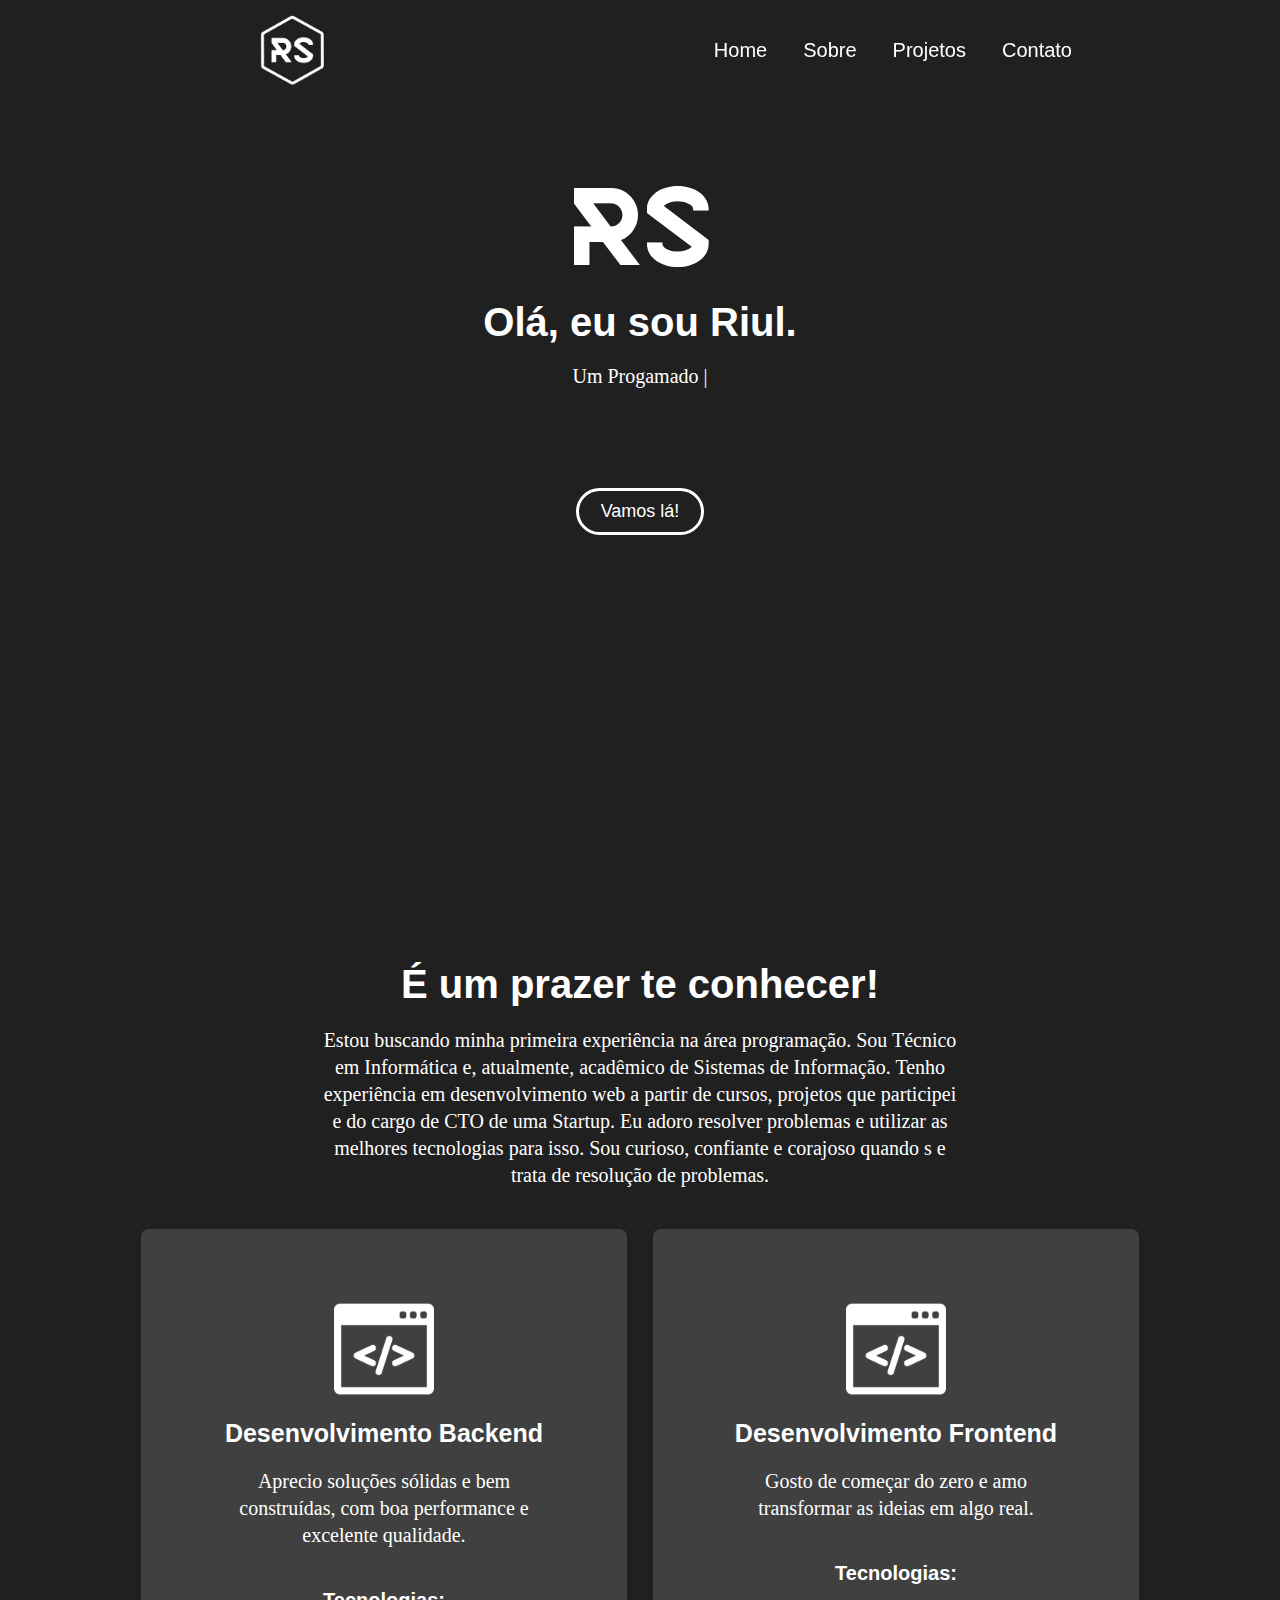
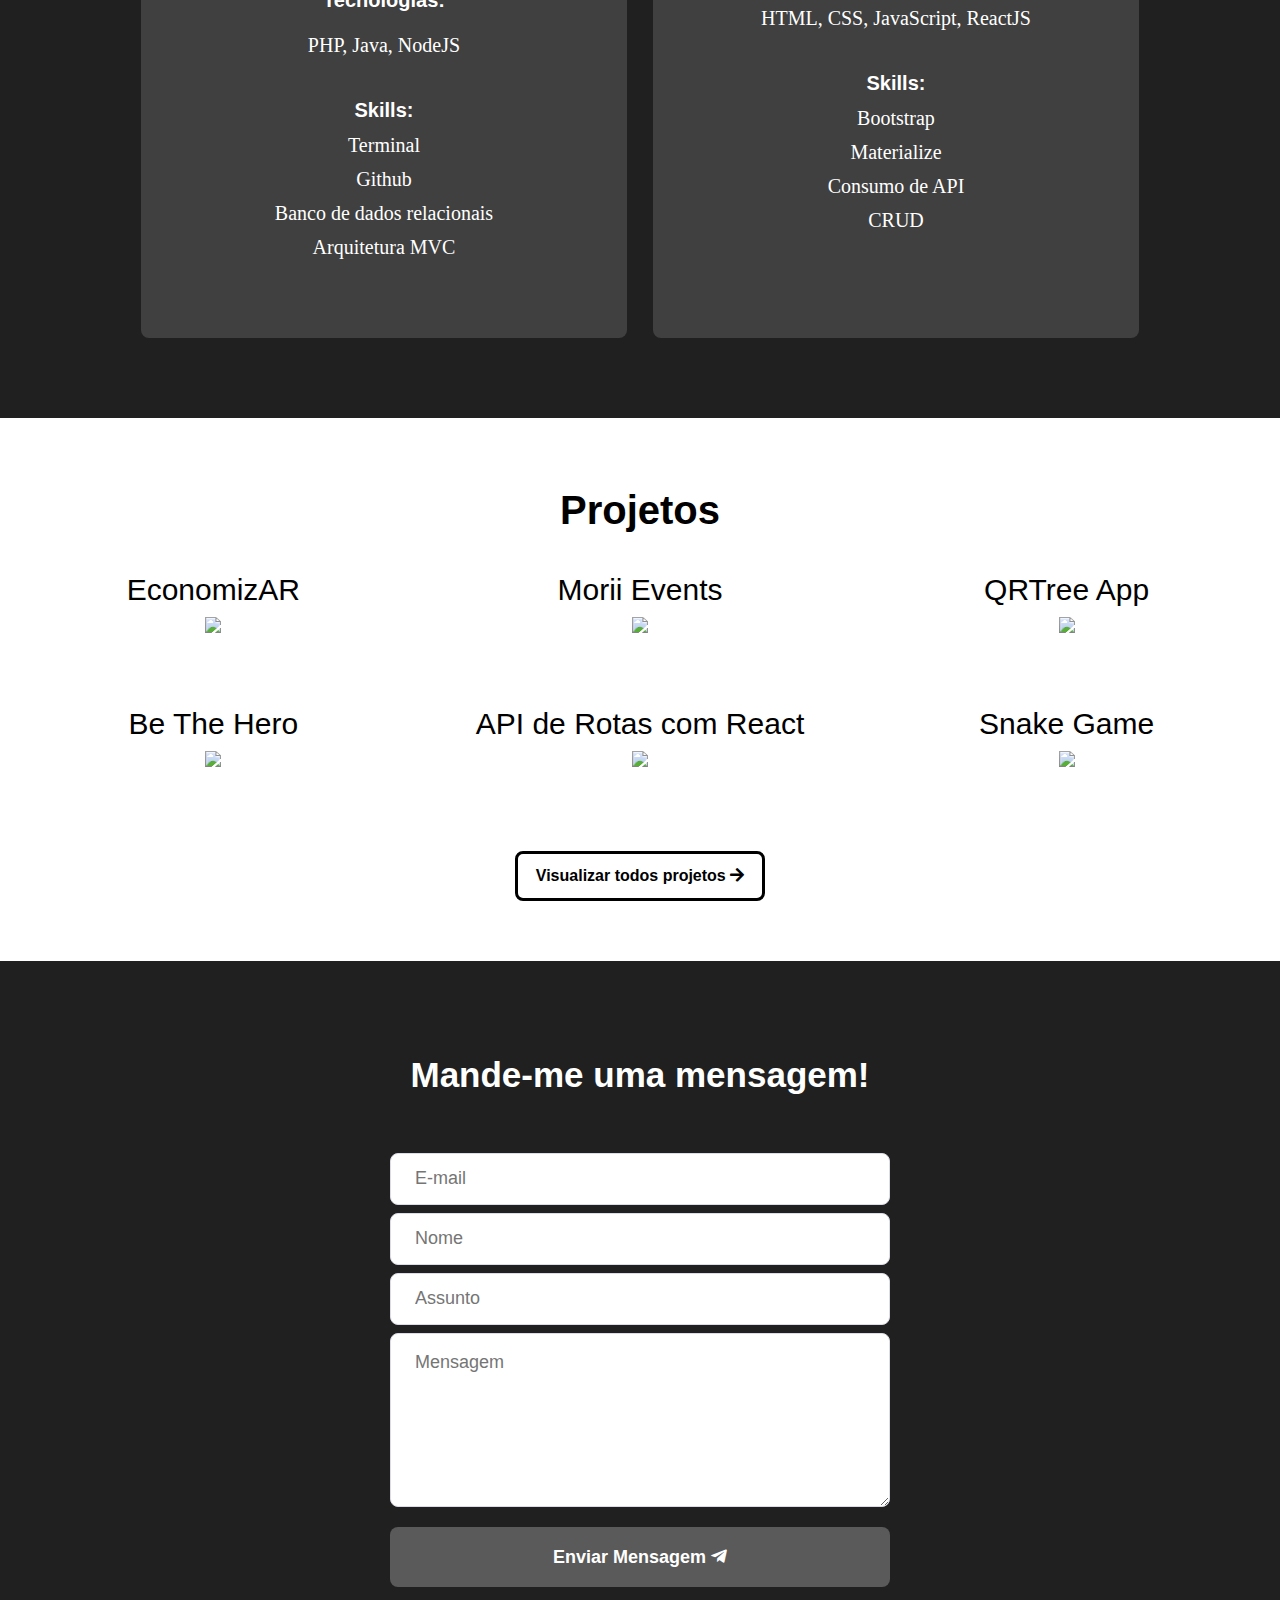
==== index.html @ 750885f1 "metatag" ====
<!DOCTYPE html>
<html>

<head>
        <!-- Import do favicon-->
        <link rel="apple-touch-icon" sizes="57x57" href="favicon/apple-icon-57x57.png">
        <link rel="apple-touch-icon" sizes="60x60" href="favicon/apple-icon-60x60.png">
        <link rel="apple-touch-icon" sizes="72x72" href="favicon/apple-icon-72x72.png">
        <link rel="apple-touch-icon" sizes="76x76" href="favicon/apple-icon-76x76.png">
        <link rel="apple-touch-icon" sizes="114x114" href="favicon/apple-icon-114x114.png">
        <link rel="apple-touch-icon" sizes="120x120" href="favicon/apple-icon-120x120.png">
        <link rel="apple-touch-icon" sizes="144x144" href="favicon/apple-icon-144x144.png">
        <link rel="apple-touch-icon" sizes="152x152" href="favicon/apple-icon-152x152.png">
        <link rel="apple-touch-icon" sizes="180x180" href="favicon/apple-icon-180x180.png">
        <link rel="icon" type="image/png" sizes="192x192"  href="favicon/android-icon-192x192.png">
        <link rel="icon" type="image/png" sizes="32x32" href="favicon/favicon-32x32.png">
        <link rel="icon" type="image/png" sizes="96x96" href="favicon/favicon-96x96.png">
        <link rel="icon" type="image/png" sizes="16x16" href="favicon/favicon-16x16.png">
        <meta name="msapplication-TileColor" content="#ffffff">
        <meta name="msapplication-TileImage" content="favicon/ms-icon-144x144.png">
        <meta name="theme-color" content="#ffffff">

        <title>Riul Sudário de Souza | Desenvolvedor Web Jr.</title>
        <meta name="description" content="Desenvolvedor Web Júnior front-end e back-end apaixonado por tecnologia. ">
        <meta name="keywords" content="web, desenvolvedor, desenvolvimento, desenvolvimento web, php, html, css, react, react native, tecnologia, tech, arduino, raspberry">
        <meta name="robots" content="">
        <meta name="revisit-after" content="1 day">
        <meta name="language" content="Portuguese">
        <meta name="generator" content="N/A">
        <meta http-equiv="Content-Type" content="text/html; charset=utf-8">

        <link href="/fontawesome-free-5.13.0-web/css/fontawesome.css" rel="stylesheet">
        <link href="/fontawesome-free-5.13.0-web/css/brands.css" rel="stylesheet">
        <link href="/fontawesome-free-5.13.0-web/css/solid.css" rel="stylesheet">

        <link rel="stylesheet" href="css/style.css" type="text/css">
        <script src="js/script.js"></script>

</head>

<body>
    
        <div class="navbar">
            <div class="topbar">
                <a onclick="go('#home')" class="brand">
                    <img src="img/Logo_transparent.png" class="logo"/>
                </a>
                <nav role="navigation">
                        <a onclick="go('#home')" class="nav-link">Home</a>
                        <a onclick="go('#skills-description')" class="nav-link">Sobre</a>
                        <a onclick="go('#projects-container')" class="nav-link">Projetos</a>
                        <a onclick="go('#contact-container')" class="nav-link">Contato</a>
                </nav>
            </div>
        </div>

        <div class="content">
            <div class="introduction-container" id="home">
               
                <p class="rs">RS</p>
            
                <p class="title">Olá, eu sou Riul.</p>
                <p class="brief-description">Um Progamador Web Jr. apaixonado por desenvolvimento Web e Mobile que ama o que faz.</p>
                
                <button onclick="go('#skills-description')">Vamos lá!</button>
            </div>
            
                <div class="skills-container" id="skills-description">
                    <p class="title-skills">É um prazer te conhecer!</p>
                
                    <div class="skills-description-text">
                        <p>
                            Estou buscando minha primeira experiência na área programação.
                            Sou Técnico em Informática e, atualmente, acadêmico de Sistemas de Informação. 
                            Tenho experiência em desenvolvimento web a partir de cursos, projetos que participei e do cargo de CTO de uma Startup.
                            Eu adoro resolver problemas e utilizar as melhores tecnologias para isso. Sou curioso, confiante e corajoso quando s
                            e trata de resolução de problemas.
                        </p>
                    </div>
                    
                        <div class="card-body">
                            
                            <div>
                                <img src="img/code.png" alt="code">

                                <h1 class="titulo-card">Desenvolvimento Backend</h1>
                                    <p class="skills-description-paragraph">
                                        Aprecio soluções sólidas e bem construídas, com boa performance e excelente qualidade.
                                    </p>
                                    <p class="skills-description-topics">
                                        Tecnologias:
                                    </p>
                                    <p class="skills-description-paragraph">
                                        PHP, Java, NodeJS
                                    </p>
                                    <p class="skills-description-topics">
                                        Skills:
                                    </p>
                                    <p class="habilities">
                                        Terminal
                                    </p>
                                    <p class="habilities">
                                        Github
                                    </p>
                                    <p class="habilities">
                                        Banco de dados relacionais
                                    </p>
                                    <p class="habilities">
                                        Arquitetura MVC
                                    </p>
                            </div>
                            
                            <div>
                                <img src="img/code.png" alt="code">

                                <h1>Desenvolvimento Frontend</h1>
                                    <p class="skills-description-paragraph">
                                        Gosto de começar do zero e amo transformar as ideias em algo real. 
                                    </p>
                                    <p class="skills-description-topics">
                                        Tecnologias:
                                    </p>
                                    <p class="skills-description-paragraph">
                                        HTML, CSS, JavaScript, ReactJS
                                    </p>
                                    <p class="skills-description-topics">
                                        Skills:
                                    </p>
                                    <p class="habilities">
                                        Bootstrap
                                    </p>
                                    <p class="habilities">
                                    Materialize
                                    </p>
                                    <p class="habilities">
                                    Consumo de API
                                    </p>
                                    <p class="habilities">
                                    CRUD
                                    </p>
                            </div>
                        
                        </div>  
                </div>
                
                <div class="projects-container" id="projects-container">
                    <h1 class="title">Projetos</h1>
                    <div class="projects-grid">
                        <div class="projects">
                            <p>EconomizAR</p>
                            <a href="https://miro.medium.com/max/1600/1*dQzFEaAHwxouaImAuUd3EQ.gif">
                                <img src="https://miro.medium.com/max/1600/1*dQzFEaAHwxouaImAuUd3EQ.gif">
                            </a>
                        </div>
                        <div class="projects">
                            <p>Morii Events</p>
                            <a href="https://miro.medium.com/max/1600/1*dQzFEaAHwxouaImAuUd3EQ.gif">
                                <img src="https://miro.medium.com/max/1600/1*dQzFEaAHwxouaImAuUd3EQ.gif">
                            </a>
                        </div>
                        <div class="projects">
                            <p>QRTree App</p>
                            <a href="https://miro.medium.com/max/1600/1*dQzFEaAHwxouaImAuUd3EQ.gif">
                                <img src="https://miro.medium.com/max/1600/1*dQzFEaAHwxouaImAuUd3EQ.gif">
                            </a>
                        </div>
                        <div class="projects">
                            <p>Be The Hero</p>
                            <a href="https://miro.medium.com/max/1600/1*dQzFEaAHwxouaImAuUd3EQ.gif">
                                <img src="https://miro.medium.com/max/1600/1*dQzFEaAHwxouaImAuUd3EQ.gif">
                            </a>
                        </div>
                        <div class="projects">
                            <p>API de Rotas com React</p>
                            <a href="https://miro.medium.com/max/1600/1*dQzFEaAHwxouaImAuUd3EQ.gif">
                                <img src="https://miro.medium.com/max/1600/1*dQzFEaAHwxouaImAuUd3EQ.gif">
                            </a>
                        </div>

                        <div class="projects">
                            <p>Snake Game</p>

                            <a href="https://miro.medium.com/max/1600/1*dQzFEaAHwxouaImAuUd3EQ.gif">
                                <img src="https://miro.medium.com/max/1600/1*dQzFEaAHwxouaImAuUd3EQ.gif">
                            </a>
                            
                        </div>
                    </div>
                    <button>Visualizar todos projetos  <i class="fas fa-arrow-right">  </i> </button>
                </div>


                <div class="contact-container" id="contact-container">

                      <form action="http://riul.tech/mail_send/mail_send.php" method="POST">
                        
                        <h1 class="title">Mande-me uma mensagem!</h1>

                        <input required name="mail" placeholder="E-mail"/>

                        <input required name="name" placeholder="Nome"/>

                        <input required name="subject" placeholder="Assunto"/>

                        <textarea required name="message" placeholder="Mensagem"></textarea>
                        
                        <button class="button" type="submit">
                            Enviar Mensagem  <i class="fab fa-telegram-plane"></i>
                        </button>
                      </form>
                    </div>
                  </div>
                </div>
        </div>                   
        
<script>
    function TypeText(element) {
      const arrayText = element.innerHTML.split('');
      element.innerHTML = '';
      arrayText.map((word, i) => {
        setTimeout(() => element.innerHTML += word, 70 * i);
      });
    }
  
    const phrase = document.querySelector('.brief-description');
    TypeText(phrase);
</script>

<script>
window.onscroll = function() {scrollFunction()};

    function scrollFunction() {
      if (document.body.scrollTop > 100 || document.documentElement.scrollTop > 100) {
        document.querySelector(".topbar").style.height = "60px";
        document.querySelector(".logo").style.maxHeight = "40px";
        document.querySelector(".logo").style.padding = "10px";
        document.querySelector(".brand").style.marginLeft = "20%";

      } else {
        document.querySelector(".topbar").style.height = "100px";
        document.querySelector(".logo").style.maxHeight = "80px";
      }
    }</script>
</body>

</html>
---- fontawesome-free-5.13.0-web/css/brands.css ----
/*!
 * Font Awesome Free 5.13.0 by @fontawesome - https://fontawesome.com
 * License - https://fontawesome.com/license/free (Icons: CC BY 4.0, Fonts: SIL OFL 1.1, Code: MIT License)
 */
@font-face {
  font-family: 'Font Awesome 5 Brands';
  font-style: normal;
  font-weight: 400;
  font-display: block;
  src: url("../webfonts/fa-brands-400.eot");
  src: url("../webfonts/fa-brands-400.eot?#iefix") format("embedded-opentype"), url("../webfonts/fa-brands-400.woff2") format("woff2"), url("../webfonts/fa-brands-400.woff") format("woff"), url("../webfonts/fa-brands-400.ttf") format("truetype"), url("../webfonts/fa-brands-400.svg#fontawesome") format("svg"); }

.fab {
  font-family: 'Font Awesome 5 Brands';
  font-weight: 400; }
---- fontawesome-free-5.13.0-web/css/solid.css ----
/*!
 * Font Awesome Free 5.13.0 by @fontawesome - https://fontawesome.com
 * License - https://fontawesome.com/license/free (Icons: CC BY 4.0, Fonts: SIL OFL 1.1, Code: MIT License)
 */
@font-face {
  font-family: 'Font Awesome 5 Free';
  font-style: normal;
  font-weight: 900;
  font-display: block;
  src: url("../webfonts/fa-solid-900.eot");
  src: url("../webfonts/fa-solid-900.eot?#iefix") format("embedded-opentype"), url("../webfonts/fa-solid-900.woff2") format("woff2"), url("../webfonts/fa-solid-900.woff") format("woff"), url("../webfonts/fa-solid-900.ttf") format("truetype"), url("../webfonts/fa-solid-900.svg#fontawesome") format("svg"); }

.fa,
.fas {
  font-family: 'Font Awesome 5 Free';
  font-weight: 900; }
---- css/style.css ----
body {
    background-color: rgb(32, 32, 32);
    margin: 0;
}

@font-face {
    font-family: Kontanter;
    src: url(../fonts/Kontanter-Bold.otf)
}

/* TOPBAR */

.navbar {
    background-color: rgb(32, 32, 32);
}

.navbar .topbar {
    overflow: hidden;
    width: 100%;
    height: 100px;
    top: 0;
    position: fixed;
    background: rgba(32, 32, 32, 0.8);
    z-index: 99;
    transition: 1s;
}

.navbar .topbar .brand {
    margin-left: 20%;
    text-align: center;
}


.navbar .topbar .logo {
    max-width: 70px;
    height: 70px;
    vertical-align: middle;
    display: inline-block;
    position: relative;
    top: 50%;
    transform: translateY(-50%); 
}


.navbar nav {
    position: relative;
    float: right; 
    padding-right: 15%;
    top: 50%;
    transform: translateY(-50%); 
}

.navbar nav .nav-link {
    color:rgb(255, 255, 255) !important;
    text-decoration: none;
    font-family: -apple-system, BlinkMacSystemFont, 
    'Segoe UI', Roboto, Oxygen, Ubuntu, Cantarell, 
    'Open Sans', 'Helvetica Neue', sans-serif;

    padding: 14px 16px;
    text-align: center;
    font-size: 20px;
    position: relative;
}

.navbar nav .nav-link:before {
    content: "";
    position: absolute; 
    width: 100%;
    height: 3px;
    bottom: 0;
    left: 0;
    background-color: #fff;
    visibility: hidden;
    -webkit-transform: scaleX(0); 
    transform: scaleX(0); 
    -webkit-transition: all 0.3s ease-in-out 0s; 
    transition: all 0.3s ease-in-out 0s; 
  }
  
.navbar nav .nav-link:hover:before {
    visibility: visible;
    -webkit-transform: scaleX(1);
    transform: scaleX(1);
  }
  
/* FIM DO TOPBAR*/


::-webkit-scrollbar {
    width: 5px;
}


::-webkit-scrollbar-thumb {
    -webkit-border-radius: 10px;
    border-radius: 10px;
    background: rgba(230,230,230,0.8); 
}

a{
    cursor: pointer;
}
/*>>>>>>>>>>>>>>>>>>>>>>>>>>>>>>>>>>>>>>>>>>>>>>>>>>>>>>>>>>>*/

/*INICIO DO MAIN CONTENT*/
.content {
    height:81vh;
    align-items: center;
    text-align: center;
}

.content .introduction-container {
    padding-top: 100px;
    height:83.5vh;
    align-items: center;
}

.content .introduction-container .rs {
    font-family: Kontanter;
    color: white;
    position: relative;
    font-size: 100px;
    margin: 0;
    padding-top: 70px;
}

.content .introduction-container .title {
    font-family: 'Segoe UI', Tahoma, Geneva, Verdana, sans-serif;
    font-size: 40px;
    margin-top: 10px;
    margin-bottom: 10px;
    text-align: center;
    font-weight: bold;
    color: white;
}

.content .introduction-container .brief-description {
    color: white;
    font-size: 20px;
}

.content .introduction-container .brief-description::after {
    content: '|';
    opacity: 1;
    margin-left: 5px;
    display: inline-block;
    animation: blink .7s infinite;
}

@keyframes blink {
    0%, 100% {
      opacity: 1;
    }
    50% {
      opacity: 0;
    }
}

.content .introduction-container button {
    border-radius: 50px;
    width: 10%;
    padding: 10px;
    background-color: transparent;
    border: white solid;
    color: white;
    text-decoration: none;
    cursor: pointer;
    margin-top: 80px;
    transition: 0.3s;
}

.content .introduction-container button:hover {
    background-color: white;
    color: rgb(32, 32, 32);
    font-weight: 700;
}



.content .skills-container {
    height: fit-content;
    background-color: rgb(32, 32, 32);
}

.content .skills-container .title-skills {
    color: white;
    font-family: 'Segoe UI', Tahoma, Geneva, Verdana, sans-serif;
    font-size: 40px;
    padding-top: 70px;
    margin-bottom: 10px;
    text-align: center;
    font-weight: bold;
}

.content .skills-container .skills-description-text {
 width: 50%;
 text-align: center;
 margin: 0 auto;
}

.content .skills-container .skills-description-text p {
    color: white;
    font-size: 20px;
    line-height: 27px;
    padding-bottom: 20px;
}


.content .skills-container .card-body {
    margin: 0 auto;
    margin-top: 0;
    margin-bottom: 80px;
    width: 80%;
    display: grid;
    grid-template-columns: repeat(2, 1fr);
}
.content .skills-container .card-body div {
    width: 95%;
    margin: 0 auto;
    justify-content: center;
    background: rgb(64, 64, 64);
    border-radius:8px;
    padding: 70px 0;
}

.content .skills-container .card-body div img {
    max-width: 100px;
    color: white;
}

.content .skills-container .card-body div h1 {
    color: white;
    font-family: 'Segoe UI', Tahoma, Geneva, Verdana, sans-serif;
    font-size: 25px;
    margin-bottom: 10px;
    text-align: center;
    font-weight: bold;
}

.content .skills-container .card-body .skills-description-paragraph {
    color: white;
    font-size: 20px;
    line-height: 27px;
    text-align: center;
    padding-bottom: 20px;
    margin-right: 80px;
    margin-left: 80px;
}

.content .skills-container .card-body .skills-description-topics {
    color: white;
    font-family: 'Segoe UI', Tahoma, Geneva, Verdana, sans-serif;
    font-size: 20px;
    margin-bottom: 10px;
    text-align: center;
    font-weight: bold;
}

.content .skills-container .card-body .habilities {
    color: white;
    font-size: 20px;
    margin: 7px;
    line-height: 27px;
 
}

.content .projects-container {
    height: max-content;
    background-color: rgb(255, 255, 255);
}

.content .projects-container button{
    width: 250px;
    padding: 0 16px;
    height: 50px;
    background: transparent;
    border: 0;
    border-radius: 8px;
    color: #000;
    font-weight: bold;
    margin-top: 10px;
    margin-bottom: 60px;
    display: inline-block;
    text-align: center;
    text-decoration: none;
    font-size: 16px;
    transition: 0.3s;
    cursor: pointer;
    border: 3px solid;
}
.content .projects-container button:hover{
    background: rgb(32, 32, 32);
    color: #fff;
    border: rgb(32,32,32) 3px solid;
}

.content .projects-container .title{
    color: black;
    font-family: 'Segoe UI', Tahoma, Geneva, Verdana, sans-serif;
    font-size: 40px;
    padding-top: 70px;
    margin-bottom: 40px;
    text-align: center;
    font-weight: bold;
}

.content .projects-container .projects-grid{
    display: grid;
    grid-template-columns: repeat(3, 1fr);
}

.content .projects-container .projects-grid .projects{
    width: 100%;
    max-width: 450px;
    margin: 0 auto;  
    margin-bottom: 70px; 
    transition: 0.3s;
}

.content .projects-container .projects-grid .projects img{
    width: 90%; 
}

.content .projects-container .projects-grid .projects:hover{
    z-index: 10;
    width: 90%;
}

.content .projects-container .projects-grid .projects p{
    font-size: 30px;
    margin: 0;
    margin-bottom: 10px;
    font-family:-apple-system, BlinkMacSystemFont, 'Segoe UI', 
                Roboto, Oxygen, Ubuntu, Cantarell, 'Open Sans',
                'Helvetica Neue', sans-serif;

}


.content .contact-container{
    width: 100%;
    max-width: 1120px;
    height: max-content;
    margin: 0 auto;

    display: flex;
    align-items: center;
    justify-content: center;
}


.content .contact-container form{
    width: 100%;
    max-width: 500px;
}

.content .contact-container form .title{
    color: white;
    font-family: 'Segoe UI', Tahoma, Geneva, Verdana, sans-serif;
    font-size: 35px;
    padding-top: 70px;
    margin-bottom: 50px;
    text-align: center;
    font-weight: bold;
    
}


.content .contact-container form input, 
.content .contact-container form textarea{
    margin-top: 8px;
}
.content .contact-container input, button, textarea{
    font: 400 18px Roboto, sans-serif;
}

.content .contact-container form input{
    width: 90%;
    max-width: 500px;
    height: 50px;
    color: #333;
    border: 1px solid #dcdce6;
    border-radius: 8px;
    padding: 0 24px;
}

.content .contact-container form textarea{
    width: 90%;
    max-width: 500px;
    min-height: 140px;
    color: #333;
    border: 1px solid #dcdce6;
    border-radius: 8px;
    padding: 16px 24px;
    line-height: 24px;
    resize: vertical;
}

.content .contact-container .button{
    width: 100%;
    padding: 0 24px;
    height: 60px;
    background: rgb(90,90,90);
    border: 0;
    border-radius: 8px;
    color: #fff;
    font-weight: bold;
    margin-top: 16px;
    margin-bottom: 90px;
    display: inline-block;
    text-align: center;
    text-decoration: none;
    font-size: 18px;
    line-height: 60px;
    transition: 0.2s;
    cursor: pointer;
}

.button:hover{
    filter: brightness(90%);
}
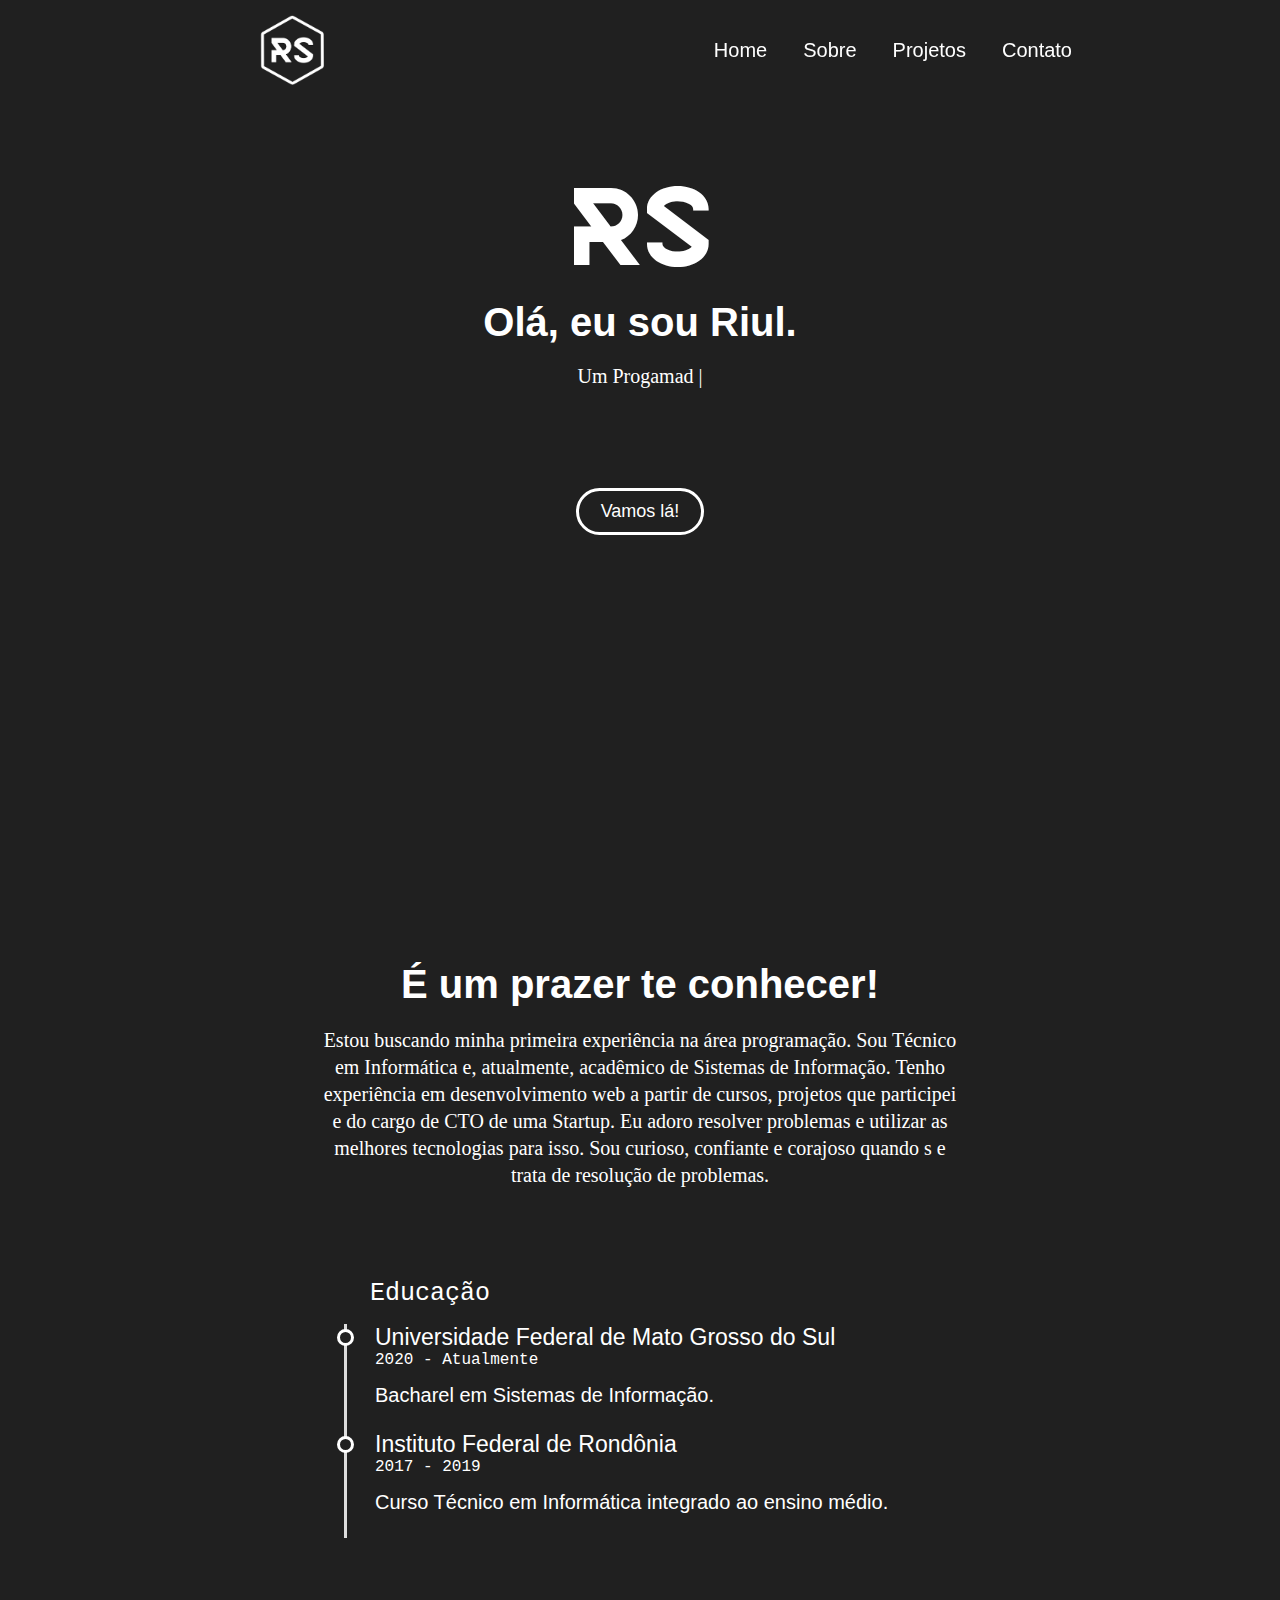
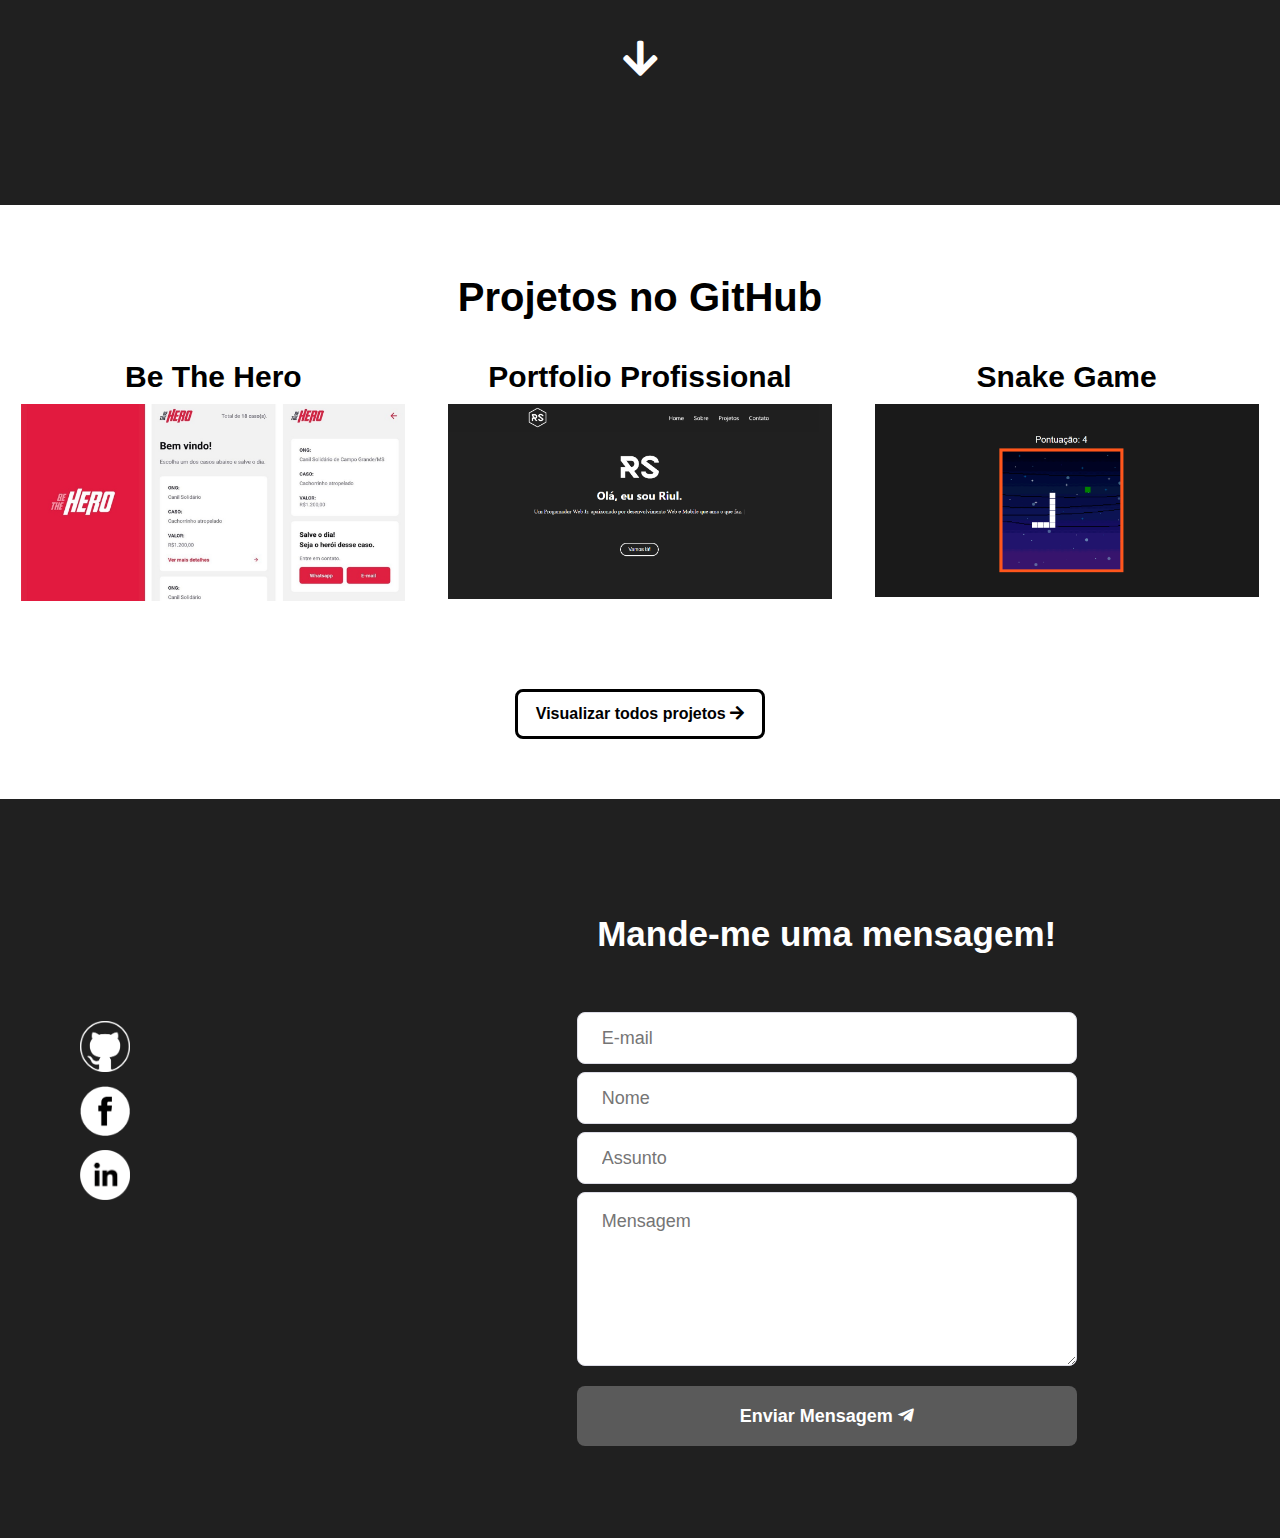
==== commit 9df2ef49: "versão final 1.0" ====
--- a/index.html
+++ b/index.html
@@ -1,246 +1,198 @@
-<!DOCTYPE html>
-<html>
-
-<head>
-        <!-- Import do favicon-->
-        <link rel="apple-touch-icon" sizes="57x57" href="favicon/apple-icon-57x57.png">
-        <link rel="apple-touch-icon" sizes="60x60" href="favicon/apple-icon-60x60.png">
-        <link rel="apple-touch-icon" sizes="72x72" href="favicon/apple-icon-72x72.png">
-        <link rel="apple-touch-icon" sizes="76x76" href="favicon/apple-icon-76x76.png">
-        <link rel="apple-touch-icon" sizes="114x114" href="favicon/apple-icon-114x114.png">
-        <link rel="apple-touch-icon" sizes="120x120" href="favicon/apple-icon-120x120.png">
-        <link rel="apple-touch-icon" sizes="144x144" href="favicon/apple-icon-144x144.png">
-        <link rel="apple-touch-icon" sizes="152x152" href="favicon/apple-icon-152x152.png">
-        <link rel="apple-touch-icon" sizes="180x180" href="favicon/apple-icon-180x180.png">
-        <link rel="icon" type="image/png" sizes="192x192"  href="favicon/android-icon-192x192.png">
-        <link rel="icon" type="image/png" sizes="32x32" href="favicon/favicon-32x32.png">
-        <link rel="icon" type="image/png" sizes="96x96" href="favicon/favicon-96x96.png">
-        <link rel="icon" type="image/png" sizes="16x16" href="favicon/favicon-16x16.png">
-        <meta name="msapplication-TileColor" content="#ffffff">
-        <meta name="msapplication-TileImage" content="favicon/ms-icon-144x144.png">
-        <meta name="theme-color" content="#ffffff">
-
-        <title>Riul Sudário de Souza | Desenvolvedor Web Jr.</title>
-        <meta name="description" content="Desenvolvedor Web Júnior front-end e back-end apaixonado por tecnologia. ">
-        <meta name="keywords" content="web, desenvolvedor, desenvolvimento, desenvolvimento web, php, html, css, react, react native, tecnologia, tech, arduino, raspberry">
-        <meta name="robots" content="">
-        <meta name="revisit-after" content="1 day">
-        <meta name="language" content="Portuguese">
-        <meta name="generator" content="N/A">
-        <meta http-equiv="Content-Type" content="text/html; charset=utf-8">
-
-        <link href="/fontawesome-free-5.13.0-web/css/fontawesome.css" rel="stylesheet">
-        <link href="/fontawesome-free-5.13.0-web/css/brands.css" rel="stylesheet">
-        <link href="/fontawesome-free-5.13.0-web/css/solid.css" rel="stylesheet">
-
-        <link rel="stylesheet" href="css/style.css" type="text/css">
-        <script src="js/script.js"></script>
-
-</head>
-
-<body>
-    
-        <div class="navbar">
-            <div class="topbar">
-                <a onclick="go('#home')" class="brand">
-                    <img src="img/Logo_transparent.png" class="logo"/>
-                </a>
-                <nav role="navigation">
-                        <a onclick="go('#home')" class="nav-link">Home</a>
-                        <a onclick="go('#skills-description')" class="nav-link">Sobre</a>
-                        <a onclick="go('#projects-container')" class="nav-link">Projetos</a>
-                        <a onclick="go('#contact-container')" class="nav-link">Contato</a>
-                </nav>
-            </div>
-        </div>
-
-        <div class="content">
-            <div class="introduction-container" id="home">
-               
-                <p class="rs">RS</p>
-            
-                <p class="title">Olá, eu sou Riul.</p>
-                <p class="brief-description">Um Progamador Web Jr. apaixonado por desenvolvimento Web e Mobile que ama o que faz.</p>
-                
-                <button onclick="go('#skills-description')">Vamos lá!</button>
-            </div>
-            
-                <div class="skills-container" id="skills-description">
-                    <p class="title-skills">É um prazer te conhecer!</p>
-                
-                    <div class="skills-description-text">
-                        <p>
-                            Estou buscando minha primeira experiência na área programação.
-                            Sou Técnico em Informática e, atualmente, acadêmico de Sistemas de Informação. 
-                            Tenho experiência em desenvolvimento web a partir de cursos, projetos que participei e do cargo de CTO de uma Startup.
-                            Eu adoro resolver problemas e utilizar as melhores tecnologias para isso. Sou curioso, confiante e corajoso quando s
-                            e trata de resolução de problemas.
-                        </p>
-                    </div>
-                    
-                        <div class="card-body">
-                            
-                            <div>
-                                <img src="img/code.png" alt="code">
-
-                                <h1 class="titulo-card">Desenvolvimento Backend</h1>
-                                    <p class="skills-description-paragraph">
-                                        Aprecio soluções sólidas e bem construídas, com boa performance e excelente qualidade.
-                                    </p>
-                                    <p class="skills-description-topics">
-                                        Tecnologias:
-                                    </p>
-                                    <p class="skills-description-paragraph">
-                                        PHP, Java, NodeJS
-                                    </p>
-                                    <p class="skills-description-topics">
-                                        Skills:
-                                    </p>
-                                    <p class="habilities">
-                                        Terminal
-                                    </p>
-                                    <p class="habilities">
-                                        Github
-                                    </p>
-                                    <p class="habilities">
-                                        Banco de dados relacionais
-                                    </p>
-                                    <p class="habilities">
-                                        Arquitetura MVC
-                                    </p>
-                            </div>
-                            
-                            <div>
-                                <img src="img/code.png" alt="code">
-
-                                <h1>Desenvolvimento Frontend</h1>
-                                    <p class="skills-description-paragraph">
-                                        Gosto de começar do zero e amo transformar as ideias em algo real. 
-                                    </p>
-                                    <p class="skills-description-topics">
-                                        Tecnologias:
-                                    </p>
-                                    <p class="skills-description-paragraph">
-                                        HTML, CSS, JavaScript, ReactJS
-                                    </p>
-                                    <p class="skills-description-topics">
-                                        Skills:
-                                    </p>
-                                    <p class="habilities">
-                                        Bootstrap
-                                    </p>
-                                    <p class="habilities">
-                                    Materialize
-                                    </p>
-                                    <p class="habilities">
-                                    Consumo de API
-                                    </p>
-                                    <p class="habilities">
-                                    CRUD
-                                    </p>
-                            </div>
-                        
-                        </div>  
-                </div>
-                
-                <div class="projects-container" id="projects-container">
-                    <h1 class="title">Projetos</h1>
-                    <div class="projects-grid">
-                        <div class="projects">
-                            <p>EconomizAR</p>
-                            <a href="https://miro.medium.com/max/1600/1*dQzFEaAHwxouaImAuUd3EQ.gif">
-                                <img src="https://miro.medium.com/max/1600/1*dQzFEaAHwxouaImAuUd3EQ.gif">
-                            </a>
-                        </div>
-                        <div class="projects">
-                            <p>Morii Events</p>
-                            <a href="https://miro.medium.com/max/1600/1*dQzFEaAHwxouaImAuUd3EQ.gif">
-                                <img src="https://miro.medium.com/max/1600/1*dQzFEaAHwxouaImAuUd3EQ.gif">
-                            </a>
-                        </div>
-                        <div class="projects">
-                            <p>QRTree App</p>
-                            <a href="https://miro.medium.com/max/1600/1*dQzFEaAHwxouaImAuUd3EQ.gif">
-                                <img src="https://miro.medium.com/max/1600/1*dQzFEaAHwxouaImAuUd3EQ.gif">
-                            </a>
-                        </div>
-                        <div class="projects">
-                            <p>Be The Hero</p>
-                            <a href="https://miro.medium.com/max/1600/1*dQzFEaAHwxouaImAuUd3EQ.gif">
-                                <img src="https://miro.medium.com/max/1600/1*dQzFEaAHwxouaImAuUd3EQ.gif">
-                            </a>
-                        </div>
-                        <div class="projects">
-                            <p>API de Rotas com React</p>
-                            <a href="https://miro.medium.com/max/1600/1*dQzFEaAHwxouaImAuUd3EQ.gif">
-                                <img src="https://miro.medium.com/max/1600/1*dQzFEaAHwxouaImAuUd3EQ.gif">
-                            </a>
-                        </div>
-
-                        <div class="projects">
-                            <p>Snake Game</p>
-
-                            <a href="https://miro.medium.com/max/1600/1*dQzFEaAHwxouaImAuUd3EQ.gif">
-                                <img src="https://miro.medium.com/max/1600/1*dQzFEaAHwxouaImAuUd3EQ.gif">
-                            </a>
-                            
-                        </div>
-                    </div>
-                    <button>Visualizar todos projetos  <i class="fas fa-arrow-right">  </i> </button>
-                </div>
-
-
-                <div class="contact-container" id="contact-container">
-
-                      <form action="http://riul.tech/mail_send/mail_send.php" method="POST">
-                        
-                        <h1 class="title">Mande-me uma mensagem!</h1>
-
-                        <input required name="mail" placeholder="E-mail"/>
-
-                        <input required name="name" placeholder="Nome"/>
-
-                        <input required name="subject" placeholder="Assunto"/>
-
-                        <textarea required name="message" placeholder="Mensagem"></textarea>
-                        
-                        <button class="button" type="submit">
-                            Enviar Mensagem  <i class="fab fa-telegram-plane"></i>
-                        </button>
-                      </form>
-                    </div>
-                  </div>
-                </div>
-        </div>                   
-        
-<script>
-    function TypeText(element) {
-      const arrayText = element.innerHTML.split('');
-      element.innerHTML = '';
-      arrayText.map((word, i) => {
-        setTimeout(() => element.innerHTML += word, 70 * i);
-      });
-    }
-  
-    const phrase = document.querySelector('.brief-description');
-    TypeText(phrase);
-</script>
-
-<script>
-window.onscroll = function() {scrollFunction()};
-
-    function scrollFunction() {
-      if (document.body.scrollTop > 100 || document.documentElement.scrollTop > 100) {
-        document.querySelector(".topbar").style.height = "60px";
-        document.querySelector(".logo").style.maxHeight = "40px";
-        document.querySelector(".logo").style.padding = "10px";
-        document.querySelector(".brand").style.marginLeft = "20%";
-
-      } else {
-        document.querySelector(".topbar").style.height = "100px";
-        document.querySelector(".logo").style.maxHeight = "80px";
-      }
-    }</script>
-</body>
-
+<!DOCTYPE html>
+<html>
+
+<head>
+        <!-- Import do favicon-->
+        <link rel="apple-touch-icon" sizes="57x57" href="favicon/apple-icon-57x57.png">
+        <link rel="apple-touch-icon" sizes="60x60" href="favicon/apple-icon-60x60.png">
+        <link rel="apple-touch-icon" sizes="72x72" href="favicon/apple-icon-72x72.png">
+        <link rel="apple-touch-icon" sizes="76x76" href="favicon/apple-icon-76x76.png">
+        <link rel="apple-touch-icon" sizes="114x114" href="favicon/apple-icon-114x114.png">
+        <link rel="apple-touch-icon" sizes="120x120" href="favicon/apple-icon-120x120.png">
+        <link rel="apple-touch-icon" sizes="144x144" href="favicon/apple-icon-144x144.png">
+        <link rel="apple-touch-icon" sizes="152x152" href="favicon/apple-icon-152x152.png">
+        <link rel="apple-touch-icon" sizes="180x180" href="favicon/apple-icon-180x180.png">
+        <link rel="icon" type="image/png" sizes="192x192"  href="favicon/android-icon-192x192.png">
+        <link rel="icon" type="image/png" sizes="32x32" href="favicon/favicon-32x32.png">
+        <link rel="icon" type="image/png" sizes="96x96" href="favicon/favicon-96x96.png">
+        <link rel="icon" type="image/png" sizes="16x16" href="favicon/favicon-16x16.png">
+        <meta name="msapplication-TileColor" content="#ffffff">
+        <meta name="msapplication-TileImage" content="favicon/ms-icon-144x144.png">
+        <meta name="theme-color" content="#ffffff">
+
+        <title>Riul Sudário de Souza | Desenvolvedor Web Jr.</title>
+        <meta name="description" content="Desenvolvedor Web Júnior front-end e back-end apaixonado por tecnologia. ">
+        <meta name="keywords" content="web, desenvolvedor, desenvolvimento, desenvolvimento web, php, html, css, react, react native, tecnologia, tech, arduino, raspberry">
+        <meta name="robots" content="">
+        <meta name="revisit-after" content="1 day">
+        <meta name="language" content="Portuguese">
+        <meta name="generator" content="N/A">
+        <meta http-equiv="Content-Type" content="text/html; charset=utf-8">
+
+        <link href="/fontawesome-free-5.13.0-web/css/fontawesome.css" rel="stylesheet">
+        <link href="/fontawesome-free-5.13.0-web/css/brands.css" rel="stylesheet">
+        <link href="/fontawesome-free-5.13.0-web/css/solid.css" rel="stylesheet">
+
+        <link rel="stylesheet" href="css/style.css" type="text/css">
+        <script src="js/script.js"></script>
+
+</head>
+
+<body>
+    
+        <div class="navbar">
+            <div class="topbar">
+                <a onclick="go('#home')" class="brand">
+                    <img src="img/Logo_transparent.png" class="logo"/>
+                </a>
+                <nav role="navigation">
+                        <a onclick="go('#home')" class="nav-link">Home</a>
+                        <a onclick="go('#skills-description')" class="nav-link">Sobre</a>
+                        <a onclick="go('#projects-container')" class="nav-link">Projetos</a>
+                        <a onclick="go('#contact-container')" class="nav-link">Contato</a>
+                </nav>
+            </div>
+        </div>
+
+        <div class="content">
+            <div class="introduction-container" id="home">
+               
+                <p class="rs">RS</p>
+            
+                <p class="title">Olá, eu sou Riul.</p>
+                <p class="brief-description">Um Progamador Web Jr. apaixonado por desenvolvimento Web e Mobile que ama o que faz.</p>
+                
+                <button onclick="go('#skills-description')">Vamos lá!</button>
+            </div>
+            
+                <div class="skills-container" id="skills-description">
+                    <p class="title-skills">É um prazer te conhecer!</p>
+                
+                    <div class="skills-description-text">
+                        <p>
+                            Estou buscando minha primeira experiência na área programação.
+                            Sou Técnico em Informática e, atualmente, acadêmico de Sistemas de Informação. 
+                            Tenho experiência em desenvolvimento web a partir de cursos, projetos que participei e do cargo de CTO de uma Startup.
+                            Eu adoro resolver problemas e utilizar as melhores tecnologias para isso. Sou curioso, confiante e corajoso quando s
+                            e trata de resolução de problemas.
+                        </p>
+                    </div>
+
+                    <div class="skills">
+                        <h1>Educação</h1>
+                        <div class="timeline-wrapper">
+                            <div class="node">
+                              <h3>Universidade Federal de Mato Grosso do Sul</h3>
+                              <h6>2020 - Atualmente</h6>
+                              <p>Bacharel em Sistemas de Informação.</p>
+                            </div>
+                            <div class="node">
+                              <h3>Instituto Federal de Rondônia</h3>
+                              <h6>2017 - 2019</h6>
+                              <p>Curso Técnico em Informática integrado ao ensino médio. 
+                              </p>
+                            </div>
+                        </div>
+                    </div>
+                    <i onclick="go('#projects-container')" class="fas fa-arrow-down"></i>
+                </div>
+                
+                <div class="projects-container" id="projects-container">
+                    <h1 class="title">Projetos no GitHub<h1>
+                    <div class="projects-grid">
+                        <div class="projects">
+                            <p>Be The Hero</p>
+                            <a href="https://github.com/Riulsudario/be-the-hero">
+                                <img src="img/mobile_2.jpg" alt="Be The Hero">
+                            </a>
+                        </div>
+                        <div class="projects">
+                            <p>Portfolio Profissional</p>
+                            <a href="https://github.com/Riulsudario/riulsudario.github.io">
+                                <img src="img/portfolio.png" alt="Portfolio de Desenvolvedor">
+                            </a>
+                        </div>
+
+                        <div class="projects">
+                            <p>Snake Game</p>
+
+                            <a href="https://github.com/Riulsudario/snake-game">
+                                <img src="img/snake.png" alt="Jogo da Cobrinha">
+                            </a>
+                            
+                        </div>
+                    </div>
+                    <button onclick='location.href="https:/github.com/Riulsudario";' >Visualizar todos projetos  <i class="fas fa-arrow-right">  </i> </button>
+                </div>
+
+
+                <div class="contact-container" id="contact-container">
+                    <div class="contact-informations">
+                        <div class="social">
+                            <a href="https://github.com/Riulsudario">
+                                <img src="img/github.png" alt="GitHub">
+                            </a>
+                            <a href="https://www.facebook.com/riul.sudario">
+                                <img src="img/facebook.png" alt="Facebook">
+                            </a>
+                            <a href="https://www.linkedin.com/in/riul-sud%C3%A1rio-de-souza-777ba719a/">
+                                <img src="img/linkedin.png" alt="LinkedIn">
+                            </a>
+                            <a href=""></a>
+                        </div>
+                    </div>
+                    <div class="form">
+                        <form action="http://riul.tech/mail_send/mail_send.php" method="POST">
+                        
+                            <h1 class="title">Mande-me uma mensagem!</h1>
+    
+                            <input required name="mail" placeholder="E-mail"/>
+    
+                            <input required name="name" placeholder="Nome"/>
+    
+                            <input required name="subject" placeholder="Assunto"/>
+    
+                            <textarea required name="message" placeholder="Mensagem"></textarea>
+                            
+                            <button class="button" type="submit">
+                                Enviar Mensagem  <i class="fab fa-telegram-plane"></i>
+                            </button>
+                          </form>
+                    </div>
+                      
+                    </div>
+                  </div>
+                </div>
+        </div>                   
+        
+<script>
+    function TypeText(element) {
+      const arrayText = element.innerHTML.split('');
+      element.innerHTML = '';
+      arrayText.map((word, i) => {
+        setTimeout(() => element.innerHTML += word, 70 * i);
+      });
+    }
+  
+    const phrase = document.querySelector('.brief-description');
+    TypeText(phrase);
+</script>
+
+<script>
+window.onscroll = function() {scrollFunction()};
+
+    function scrollFunction() {
+      if (document.body.scrollTop > 100 || document.documentElement.scrollTop > 100) {
+        document.querySelector(".topbar").style.height = "60px";
+        document.querySelector(".logo").style.maxHeight = "40px";
+        document.querySelector(".logo").style.padding = "10px";
+        document.querySelector(".brand").style.marginLeft = "20%";
+
+      } else {
+        document.querySelector(".topbar").style.height = "100px";
+        document.querySelector(".logo").style.maxHeight = "80px";
+      }
+    }</script>
+</body>
+
 </html>--- a/css/style.css
+++ b/css/style.css
@@ -1,423 +1,454 @@
-body {
-    background-color: rgb(32, 32, 32);
-    margin: 0;
-}
-
-@font-face {
-    font-family: Kontanter;
-    src: url(../fonts/Kontanter-Bold.otf)
-}
-
-/* TOPBAR */
-
-.navbar {
-    background-color: rgb(32, 32, 32);
-}
-
-.navbar .topbar {
-    overflow: hidden;
-    width: 100%;
-    height: 100px;
-    top: 0;
-    position: fixed;
-    background: rgba(32, 32, 32, 0.8);
-    z-index: 99;
-    transition: 1s;
-}
-
-.navbar .topbar .brand {
-    margin-left: 20%;
-    text-align: center;
-}
-
-
-.navbar .topbar .logo {
-    max-width: 70px;
-    height: 70px;
-    vertical-align: middle;
-    display: inline-block;
-    position: relative;
-    top: 50%;
-    transform: translateY(-50%); 
-}
-
-
-.navbar nav {
-    position: relative;
-    float: right; 
-    padding-right: 15%;
-    top: 50%;
-    transform: translateY(-50%); 
-}
-
-.navbar nav .nav-link {
-    color:rgb(255, 255, 255) !important;
-    text-decoration: none;
-    font-family: -apple-system, BlinkMacSystemFont, 
-    'Segoe UI', Roboto, Oxygen, Ubuntu, Cantarell, 
-    'Open Sans', 'Helvetica Neue', sans-serif;
-
-    padding: 14px 16px;
-    text-align: center;
-    font-size: 20px;
-    position: relative;
-}
-
-.navbar nav .nav-link:before {
-    content: "";
-    position: absolute; 
-    width: 100%;
-    height: 3px;
-    bottom: 0;
-    left: 0;
-    background-color: #fff;
-    visibility: hidden;
-    -webkit-transform: scaleX(0); 
-    transform: scaleX(0); 
-    -webkit-transition: all 0.3s ease-in-out 0s; 
-    transition: all 0.3s ease-in-out 0s; 
-  }
-  
-.navbar nav .nav-link:hover:before {
-    visibility: visible;
-    -webkit-transform: scaleX(1);
-    transform: scaleX(1);
-  }
-  
-/* FIM DO TOPBAR*/
-
-
-::-webkit-scrollbar {
-    width: 5px;
-}
-
-
-::-webkit-scrollbar-thumb {
-    -webkit-border-radius: 10px;
-    border-radius: 10px;
-    background: rgba(230,230,230,0.8); 
-}
-
-a{
-    cursor: pointer;
-}
-/*>>>>>>>>>>>>>>>>>>>>>>>>>>>>>>>>>>>>>>>>>>>>>>>>>>>>>>>>>>>*/
-
-/*INICIO DO MAIN CONTENT*/
-.content {
-    height:81vh;
-    align-items: center;
-    text-align: center;
-}
-
-.content .introduction-container {
-    padding-top: 100px;
-    height:83.5vh;
-    align-items: center;
-}
-
-.content .introduction-container .rs {
-    font-family: Kontanter;
-    color: white;
-    position: relative;
-    font-size: 100px;
-    margin: 0;
-    padding-top: 70px;
-}
-
-.content .introduction-container .title {
-    font-family: 'Segoe UI', Tahoma, Geneva, Verdana, sans-serif;
-    font-size: 40px;
-    margin-top: 10px;
-    margin-bottom: 10px;
-    text-align: center;
-    font-weight: bold;
-    color: white;
-}
-
-.content .introduction-container .brief-description {
-    color: white;
-    font-size: 20px;
-}
-
-.content .introduction-container .brief-description::after {
-    content: '|';
-    opacity: 1;
-    margin-left: 5px;
-    display: inline-block;
-    animation: blink .7s infinite;
-}
-
-@keyframes blink {
-    0%, 100% {
-      opacity: 1;
-    }
-    50% {
-      opacity: 0;
-    }
-}
-
-.content .introduction-container button {
-    border-radius: 50px;
-    width: 10%;
-    padding: 10px;
-    background-color: transparent;
-    border: white solid;
-    color: white;
-    text-decoration: none;
-    cursor: pointer;
-    margin-top: 80px;
-    transition: 0.3s;
-}
-
-.content .introduction-container button:hover {
-    background-color: white;
-    color: rgb(32, 32, 32);
-    font-weight: 700;
-}
-
-
-
-.content .skills-container {
-    height: fit-content;
-    background-color: rgb(32, 32, 32);
-}
-
-.content .skills-container .title-skills {
-    color: white;
-    font-family: 'Segoe UI', Tahoma, Geneva, Verdana, sans-serif;
-    font-size: 40px;
-    padding-top: 70px;
-    margin-bottom: 10px;
-    text-align: center;
-    font-weight: bold;
-}
-
-.content .skills-container .skills-description-text {
- width: 50%;
- text-align: center;
- margin: 0 auto;
-}
-
-.content .skills-container .skills-description-text p {
-    color: white;
-    font-size: 20px;
-    line-height: 27px;
-    padding-bottom: 20px;
-}
-
-
-.content .skills-container .card-body {
-    margin: 0 auto;
-    margin-top: 0;
-    margin-bottom: 80px;
-    width: 80%;
-    display: grid;
-    grid-template-columns: repeat(2, 1fr);
-}
-.content .skills-container .card-body div {
-    width: 95%;
-    margin: 0 auto;
-    justify-content: center;
-    background: rgb(64, 64, 64);
-    border-radius:8px;
-    padding: 70px 0;
-}
-
-.content .skills-container .card-body div img {
-    max-width: 100px;
-    color: white;
-}
-
-.content .skills-container .card-body div h1 {
-    color: white;
-    font-family: 'Segoe UI', Tahoma, Geneva, Verdana, sans-serif;
-    font-size: 25px;
-    margin-bottom: 10px;
-    text-align: center;
-    font-weight: bold;
-}
-
-.content .skills-container .card-body .skills-description-paragraph {
-    color: white;
-    font-size: 20px;
-    line-height: 27px;
-    text-align: center;
-    padding-bottom: 20px;
-    margin-right: 80px;
-    margin-left: 80px;
-}
-
-.content .skills-container .card-body .skills-description-topics {
-    color: white;
-    font-family: 'Segoe UI', Tahoma, Geneva, Verdana, sans-serif;
-    font-size: 20px;
-    margin-bottom: 10px;
-    text-align: center;
-    font-weight: bold;
-}
-
-.content .skills-container .card-body .habilities {
-    color: white;
-    font-size: 20px;
-    margin: 7px;
-    line-height: 27px;
- 
-}
-
-.content .projects-container {
-    height: max-content;
-    background-color: rgb(255, 255, 255);
-}
-
-.content .projects-container button{
-    width: 250px;
-    padding: 0 16px;
-    height: 50px;
-    background: transparent;
-    border: 0;
-    border-radius: 8px;
-    color: #000;
-    font-weight: bold;
-    margin-top: 10px;
-    margin-bottom: 60px;
-    display: inline-block;
-    text-align: center;
-    text-decoration: none;
-    font-size: 16px;
-    transition: 0.3s;
-    cursor: pointer;
-    border: 3px solid;
-}
-.content .projects-container button:hover{
-    background: rgb(32, 32, 32);
-    color: #fff;
-    border: rgb(32,32,32) 3px solid;
-}
-
-.content .projects-container .title{
-    color: black;
-    font-family: 'Segoe UI', Tahoma, Geneva, Verdana, sans-serif;
-    font-size: 40px;
-    padding-top: 70px;
-    margin-bottom: 40px;
-    text-align: center;
-    font-weight: bold;
-}
-
-.content .projects-container .projects-grid{
-    display: grid;
-    grid-template-columns: repeat(3, 1fr);
-}
-
-.content .projects-container .projects-grid .projects{
-    width: 100%;
-    max-width: 450px;
-    margin: 0 auto;  
-    margin-bottom: 70px; 
-    transition: 0.3s;
-}
-
-.content .projects-container .projects-grid .projects img{
-    width: 90%; 
-}
-
-.content .projects-container .projects-grid .projects:hover{
-    z-index: 10;
-    width: 90%;
-}
-
-.content .projects-container .projects-grid .projects p{
-    font-size: 30px;
-    margin: 0;
-    margin-bottom: 10px;
-    font-family:-apple-system, BlinkMacSystemFont, 'Segoe UI', 
-                Roboto, Oxygen, Ubuntu, Cantarell, 'Open Sans',
-                'Helvetica Neue', sans-serif;
-
-}
-
-
-.content .contact-container{
-    width: 100%;
-    max-width: 1120px;
-    height: max-content;
-    margin: 0 auto;
-
-    display: flex;
-    align-items: center;
-    justify-content: center;
-}
-
-
-.content .contact-container form{
-    width: 100%;
-    max-width: 500px;
-}
-
-.content .contact-container form .title{
-    color: white;
-    font-family: 'Segoe UI', Tahoma, Geneva, Verdana, sans-serif;
-    font-size: 35px;
-    padding-top: 70px;
-    margin-bottom: 50px;
-    text-align: center;
-    font-weight: bold;
-    
-}
-
-
-.content .contact-container form input, 
-.content .contact-container form textarea{
-    margin-top: 8px;
-}
-.content .contact-container input, button, textarea{
-    font: 400 18px Roboto, sans-serif;
-}
-
-.content .contact-container form input{
-    width: 90%;
-    max-width: 500px;
-    height: 50px;
-    color: #333;
-    border: 1px solid #dcdce6;
-    border-radius: 8px;
-    padding: 0 24px;
-}
-
-.content .contact-container form textarea{
-    width: 90%;
-    max-width: 500px;
-    min-height: 140px;
-    color: #333;
-    border: 1px solid #dcdce6;
-    border-radius: 8px;
-    padding: 16px 24px;
-    line-height: 24px;
-    resize: vertical;
-}
-
-.content .contact-container .button{
-    width: 100%;
-    padding: 0 24px;
-    height: 60px;
-    background: rgb(90,90,90);
-    border: 0;
-    border-radius: 8px;
-    color: #fff;
-    font-weight: bold;
-    margin-top: 16px;
-    margin-bottom: 90px;
-    display: inline-block;
-    text-align: center;
-    text-decoration: none;
-    font-size: 18px;
-    line-height: 60px;
-    transition: 0.2s;
-    cursor: pointer;
-}
-
-.button:hover{
-    filter: brightness(90%);
-}
-
+body {
+    background-color: rgb(32, 32, 32);
+    margin: 0;
+}
+
+@font-face {
+    font-family: Kontanter;
+    src: url(../fonts/Kontanter-Bold.otf)
+}
+
+/* TOPBAR */
+
+.navbar {
+    background-color: rgb(32, 32, 32);
+}
+
+.navbar .topbar {
+    overflow: hidden;
+    width: 100%;
+    height: 100px;
+    top: 0;
+    position: fixed;
+    background: rgba(32, 32, 32, 0.8);
+    z-index: 99;
+    transition: 1s;
+}
+
+.navbar .topbar .brand {
+    margin-left: 20%;
+    text-align: center;
+}
+
+
+.navbar .topbar .logo {
+    max-width: 70px;
+    height: 70px;
+    vertical-align: middle;
+    display: inline-block;
+    position: relative;
+    top: 50%;
+    transform: translateY(-50%); 
+}
+
+
+.navbar nav {
+    position: relative;
+    float: right; 
+    padding-right: 15%;
+    top: 50%;
+    transform: translateY(-50%); 
+}
+
+.navbar nav .nav-link {
+    color:rgb(255, 255, 255) !important;
+    text-decoration: none;
+    font-family: -apple-system, BlinkMacSystemFont, 
+    'Segoe UI', Roboto, Oxygen, Ubuntu, Cantarell, 
+    'Open Sans', 'Helvetica Neue', sans-serif;
+
+    padding: 14px 16px;
+    text-align: center;
+    font-size: 20px;
+    position: relative;
+}
+
+.navbar nav .nav-link:before {
+    content: "";
+    position: absolute; 
+    width: 100%;
+    height: 3px;
+    bottom: 0;
+    left: 0;
+    background-color: #fff;
+    visibility: hidden;
+    -webkit-transform: scaleX(0); 
+    transform: scaleX(0); 
+    -webkit-transition: all 0.3s ease-in-out 0s; 
+    transition: all 0.3s ease-in-out 0s; 
+  }
+  
+.navbar nav .nav-link:hover:before {
+    visibility: visible;
+    -webkit-transform: scaleX(1);
+    transform: scaleX(1);
+  }
+  
+/* FIM DO TOPBAR*/
+
+
+::-webkit-scrollbar {
+    width: 5px;
+}
+
+
+::-webkit-scrollbar-thumb {
+    -webkit-border-radius: 10px;
+    border-radius: 10px;
+    background: rgba(230,230,230,0.8); 
+}
+
+a{
+    cursor: pointer;
+}
+/*>>>>>>>>>>>>>>>>>>>>>>>>>>>>>>>>>>>>>>>>>>>>>>>>>>>>>>>>>>>*/
+
+/*INICIO DO MAIN CONTENT*/
+.content {
+    height:81vh;
+    align-items: center;
+    text-align: center;
+}
+
+.content .introduction-container {
+    padding-top: 100px;
+    height:83.5vh;
+    align-items: center;
+}
+
+.content .introduction-container .rs {
+    font-family: Kontanter;
+    color: white;
+    position: relative;
+    font-size: 100px;
+    margin: 0;
+    padding-top: 70px;
+}
+
+.content .introduction-container .title {
+    font-family: 'Segoe UI', Tahoma, Geneva, Verdana, sans-serif;
+    font-size: 40px;
+    margin-top: 10px;
+    margin-bottom: 10px;
+    text-align: center;
+    font-weight: bold;
+    color: white;
+}
+
+.content .introduction-container .brief-description {
+    color: white;
+    font-size: 20px;
+}
+
+.content .introduction-container .brief-description::after {
+    content: '|';
+    opacity: 1;
+    margin-left: 5px;
+    display: inline-block;
+    animation: blink .7s infinite;
+}
+
+@keyframes blink {
+    0%, 100% {
+      opacity: 1;
+    }
+    50% {
+      opacity: 0;
+    }
+}
+
+.content .introduction-container button {
+    border-radius: 50px;
+    width: 10%;
+    padding: 10px;
+    background-color: transparent;
+    border: white solid;
+    color: white;
+    text-decoration: none;
+    cursor: pointer;
+    margin-top: 80px;
+    transition: 0.3s;
+}
+
+.content .introduction-container button:hover {
+    background-color: white;
+    color: rgb(32, 32, 32);
+    font-weight: 700;
+}
+
+
+
+.content .skills-container {
+    height: fit-content;
+    background-color: rgb(32, 32, 32);
+    padding-bottom: 100px;
+}
+
+.content .skills-container .title-skills {
+    color: white;
+    font-family: 'Segoe UI', Tahoma, Geneva, Verdana, sans-serif;
+    font-size: 40px;
+    padding-top: 70px;
+    margin-bottom: 10px;
+    text-align: center;
+    font-weight: bold;
+}
+
+.content .skills-container .skills-description-text {
+ width: 50%;
+ text-align: center;
+ margin: 0 auto;
+}
+
+.content .skills-container .skills-description-text p {
+    color: white;
+    font-size: 20px;
+    line-height: 27px;
+    padding-bottom: 40px;
+}
+.content .skills-container .skills{
+    width: 50%;
+    margin: 0 auto;
+}
+
+.content .skills-container .skills h1{
+    color: #fff;
+    text-align: left;
+    margin-left: 50px;
+    font-family: Roboto Mono, monospace;
+    font-size: 25px;
+    font-weight: normal;
+    margin-top: 50px;
+}
+.content .skills-container .timeline-wrapper {
+    margin-left: 1.5rem;
+    border-left: 3px solid #ddd;
+}
+
+.content .skills-container .timeline-wrapper .node {
+    padding-left: .5rem;
+    padding-bottom: 1.5rem;
+    position: relative;
+}
+
+.content .skills-container .timeline-wrapper .node h3, .node h6, .node p {
+    margin: 0;
+    margin-left: 20px;
+    text-align: left !important;
+    color: #fff;
+}
+
+.content .skills-container .timeline-wrapper .node h3{
+    font-family: -apple-system, BlinkMacSystemFont, 'Segoe UI', Roboto, Oxygen, Ubuntu, Cantarell, 'Open Sans', 'Helvetica Neue', sans-serif;
+    font-size: 23px;
+    font-weight: normal;
+
+}
+
+.content .skills-container .timeline-wrapper .node h6{
+    font-family: Roboto Mono, monospace;
+    font-size: 16px;
+    font-weight: normal;
+    margin-bottom: 15px;
+}
+
+.content .skills-container .timeline-wrapper .node p{
+    font-family: -apple-system, BlinkMacSystemFont, 'Segoe UI', Roboto, Oxygen, Ubuntu, Cantarell, 'Open Sans', 'Helvetica Neue', sans-serif;
+    font-size: 20px;
+    font-weight: normal;
+}
+.node::before {
+    content: "";
+    width: .7rem;
+    height: .7rem;
+    background: rgb(32, 32, 32);;
+    border: 3px solid #fff;
+    border-radius: 50%;
+    position: absolute;
+    top: .3rem;
+    left: -.65rem;
+}
+
+.content .skills-container i{
+    color: #fff;
+    font-size: 40px;
+    margin-top: 100px;
+    cursor: pointer;
+    transition: 0.4s;
+}
+
+.content .skills-container i:hover{
+    opacity: 0.8;
+}
+.content .projects-container {
+    height: max-content;
+    background-color: rgb(255, 255, 255);
+}
+
+.content .projects-container button{
+    width: 250px;
+    padding: 0 16px;
+    height: 50px;
+    background: transparent;
+    border: 0;
+    border-radius: 8px;
+    color: #000;
+    font-weight: bold;
+    margin-top: 10px;
+    margin-bottom: 60px;
+    display: inline-block;
+    text-align: center;
+    text-decoration: none;
+    font-size: 16px;
+    transition: 0.3s;
+    cursor: pointer;
+    border: 3px solid;
+}
+.content .projects-container button:hover{
+    background: rgb(32, 32, 32);
+    color: #fff;
+    border: rgb(32,32,32) 3px solid;
+}
+
+.content .projects-container .title{
+    color: black;
+    font-family: 'Segoe UI', Tahoma, Geneva, Verdana, sans-serif;
+    font-size: 40px;
+    padding-top: 70px;
+    margin-bottom: 40px;
+    text-align: center;
+    font-weight: bold;
+}
+
+.content .projects-container .projects-grid{
+    display: grid;
+    grid-template-columns: repeat(3, 1fr);
+}
+
+.content .projects-container .projects-grid .projects{
+    width: 100%;
+    max-width: 450px;
+    margin: 0 auto;  
+    margin-bottom: 70px; 
+    transition: 0.3s;
+}
+
+.content .projects-container .projects-grid .projects img{
+    width: 90%;
+}
+
+.content .projects-container .projects-grid .projects:hover{
+    z-index: 10;
+    width: 90%;
+}
+
+.content .projects-container .projects-grid .projects p{
+    font-size: 30px;
+    margin: 0;
+    margin-bottom: 10px;
+    font-family:-apple-system, BlinkMacSystemFont, 'Segoe UI', 
+                Roboto, Oxygen, Ubuntu, Cantarell, 'Open Sans',
+                'Helvetica Neue', sans-serif;
+
+}
+
+
+.content .contact-container{
+    width: 100%;
+    max-width: 1120px;
+    height: max-content;
+    margin: 0 auto;
+
+    display: grid;
+    grid-template-columns: 1fr 2fr;
+}
+.content .contact-container .contact-informations .social{
+    display: flex;
+    flex-direction: column;
+    padding-top: 200px;
+}
+.content .contact-container .contact-informations .social a{
+    text-align: left;
+    margin-bottom: 10px;
+    text-decoration: none;
+    color: white;
+}
+.content .contact-container .contact-informations .social img{
+    width: 50px;
+}
+.content .contact-container .form{
+    display: flex;
+    align-items: center;
+    justify-content: center;
+}
+.content .contact-container .form form{
+    width: 100%;
+    max-width: 500px;
+}
+
+.content .contact-container .form form .title{
+    color: white;
+    font-family: 'Segoe UI', Tahoma, Geneva, Verdana, sans-serif;
+    font-size: 35px;
+    padding-top: 70px;
+    margin-bottom: 50px;
+    text-align: center;
+    font-weight: bold;
+    
+}
+
+
+.content .contact-container .form form input, 
+.content .contact-container .form form textarea{
+    margin-top: 8px;
+}
+.content .contact-container .form input, button, textarea{
+    font: 400 18px Roboto, sans-serif;
+}
+
+.content .contact-container .form form input{
+    width: 90%;
+    max-width: 500px;
+    height: 50px;
+    color: #333;
+    border: 1px solid #dcdce6;
+    border-radius: 8px;
+    padding: 0 24px;
+}
+
+.content .contact-container .form form textarea{
+    width: 90%;
+    max-width: 500px;
+    min-height: 140px;
+    color: #333;
+    border: 1px solid #dcdce6;
+    border-radius: 8px;
+    padding: 16px 24px;
+    line-height: 24px;
+    resize: vertical;
+}
+
+.content .contact-container .form .button{
+    width: 100%;
+    padding: 0 24px;
+    height: 60px;
+    background: rgb(90,90,90);
+    border: 0;
+    border-radius: 8px;
+    color: #fff;
+    font-weight: bold;
+    margin-top: 16px;
+    margin-bottom: 90px;
+    display: inline-block;
+    text-align: center;
+    text-decoration: none;
+    font-size: 18px;
+    line-height: 60px;
+    transition: 0.2s;
+    cursor: pointer;
+}
+
+.form .button:hover{
+    filter: brightness(90%);
+}
+
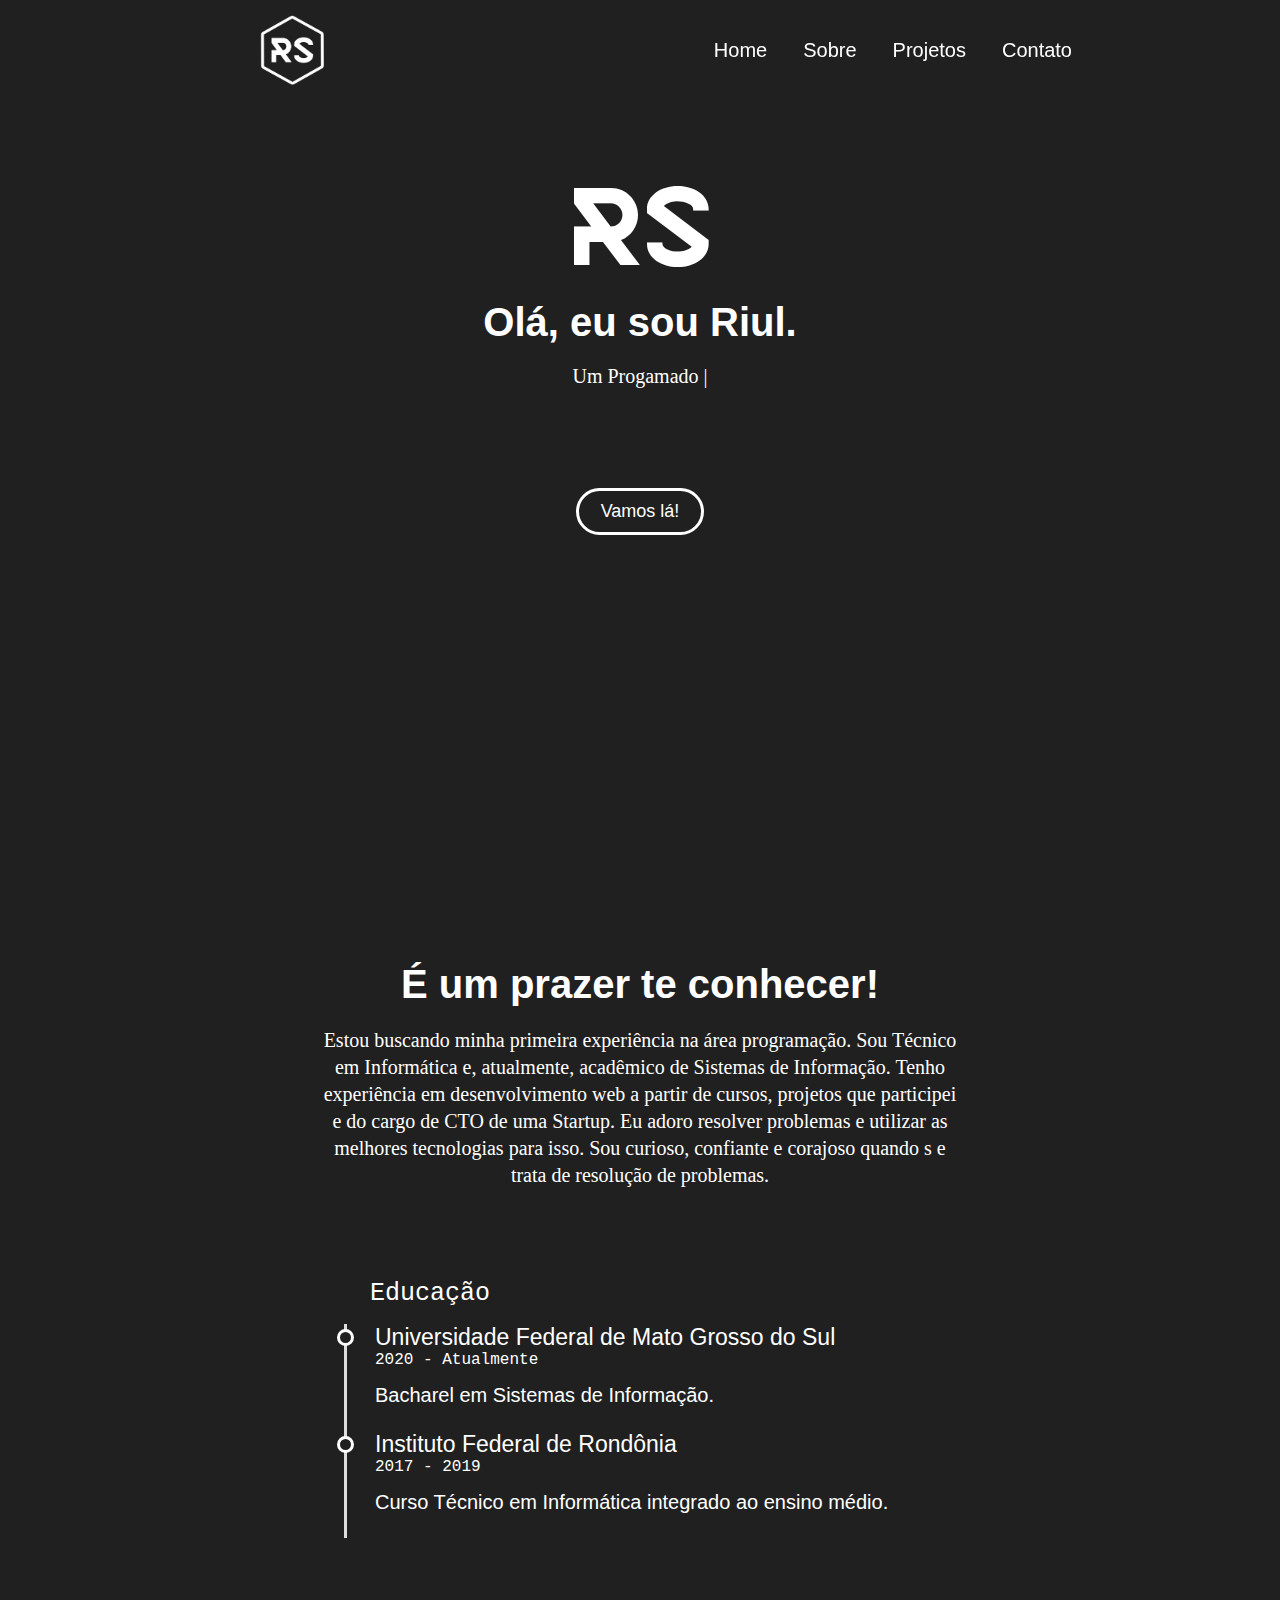
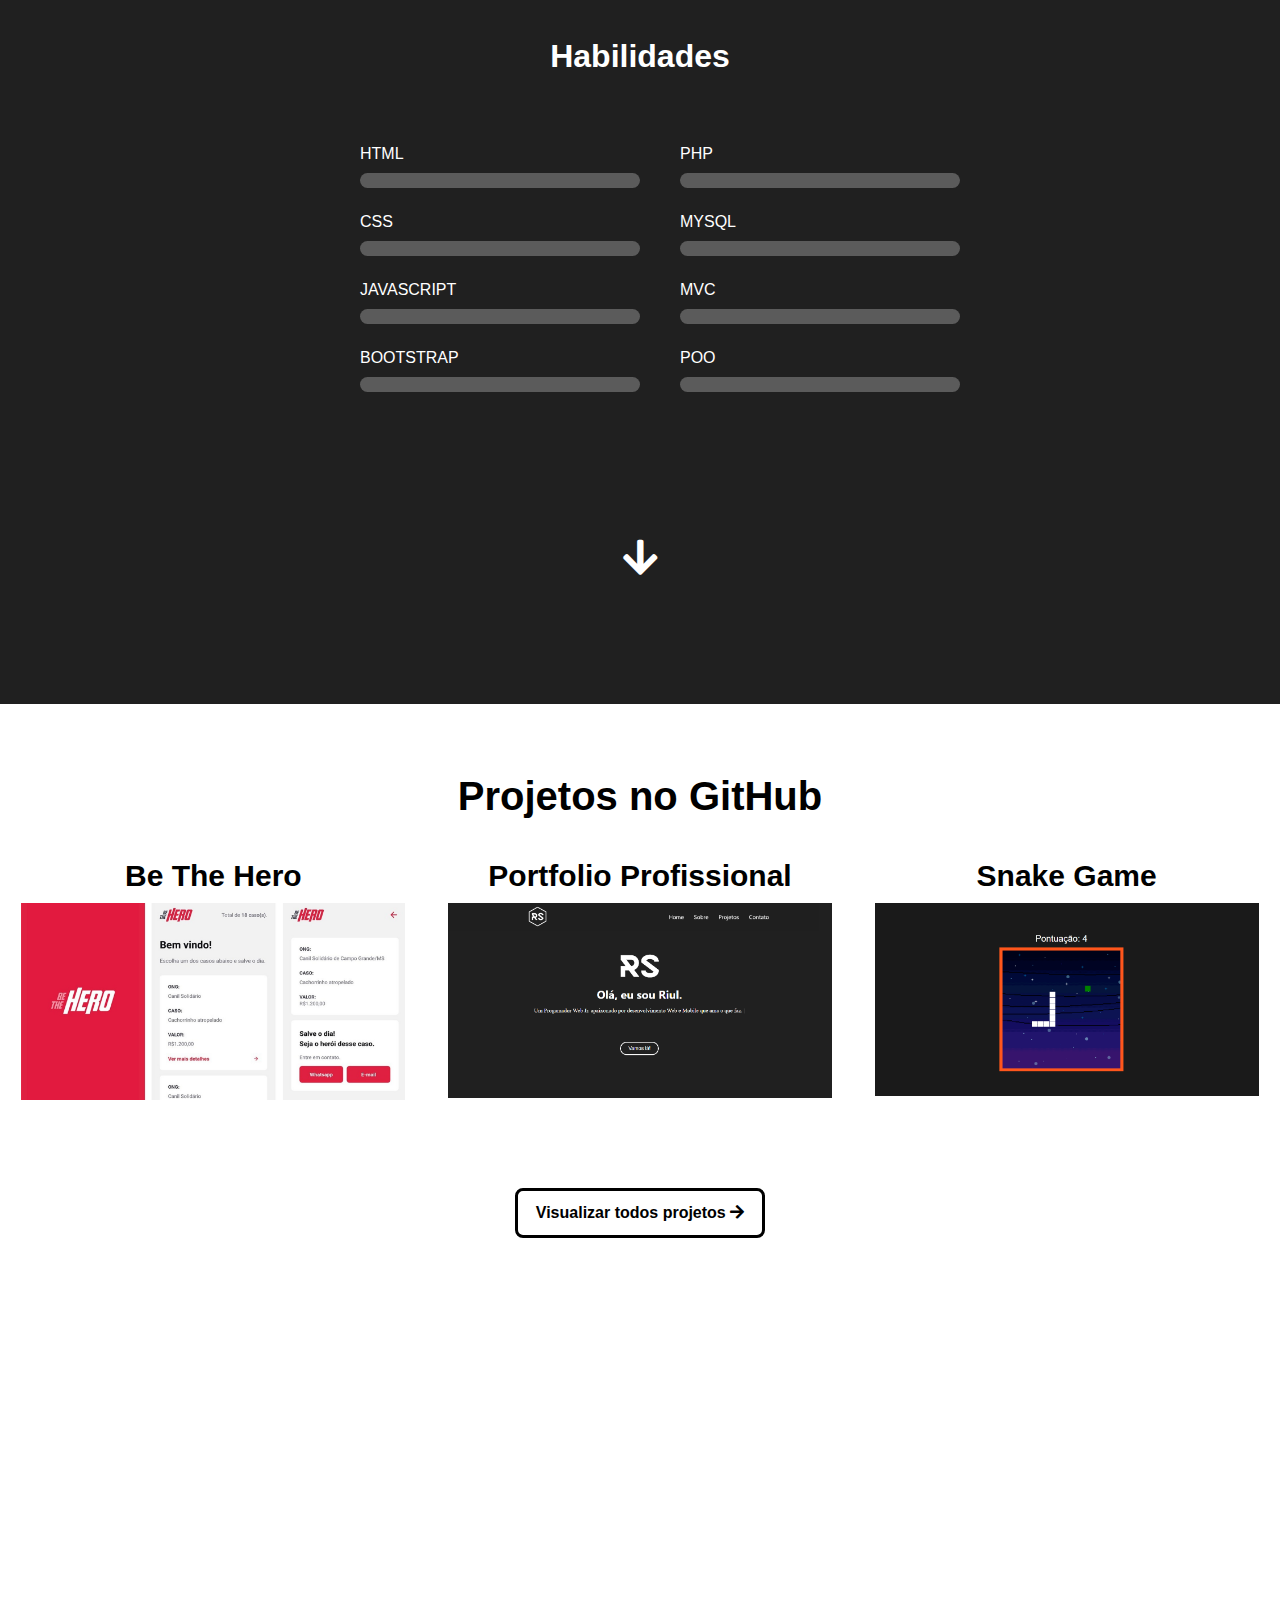
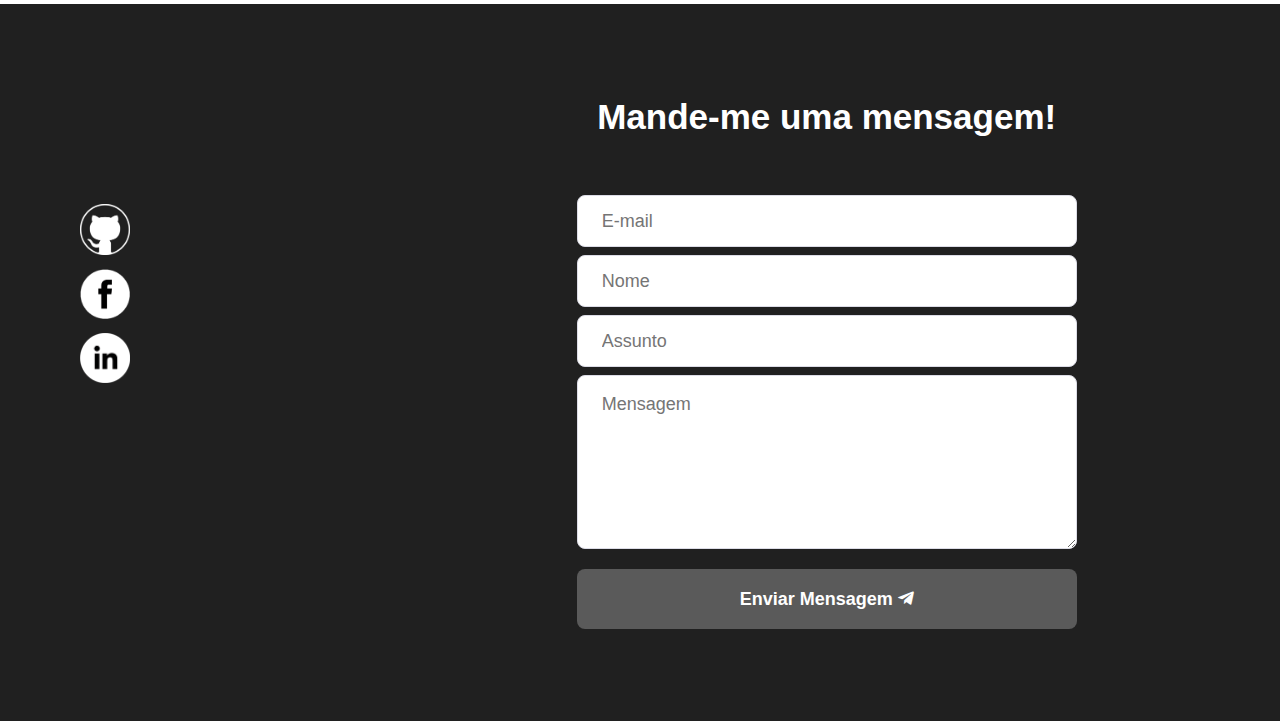
==== commit 1add7fa2: "versão de desktop finalizada" ====
--- a/index.html
+++ b/index.html
@@ -94,6 +94,30 @@
                             </div>
                         </div>
                     </div>
+
+                    <div class="habilities">
+                        <h1>Habilidades</h1>
+                        <div class="skills-bar">
+                            <div class="first">
+                                <ul>
+                                    <li class="html">HTML</li>
+                                    <li class="css">CSS</li>
+                                    <li class="js">JavaScript</li>
+                                    <li class="bs">Bootstrap</li>
+                                </ul>
+                            </div>
+                           
+                            <div class="second">
+                                <ul>
+                                    <li class="php">PHP</li>
+                                    <li class="mysql">MYSQL</li>
+                                    <li class="mvc">MVC</li>
+                                    <li class="poo">poo</li>
+                                </ul>
+                            </div>
+                            
+                        </div>
+                    </div>
                     <i onclick="go('#projects-container')" class="fas fa-arrow-down"></i>
                 </div>
                 
--- a/css/style.css
+++ b/css/style.css
@@ -268,6 +268,140 @@
     top: .3rem;
     left: -.65rem;
 }
+.content .skills-container  .habilities h1{
+    color: #fff;
+    font-family: -apple-system, BlinkMacSystemFont, 'Segoe UI', Roboto, Oxygen, Ubuntu, Cantarell, 'Open Sans', 'Helvetica Neue', sans-serif;
+    margin-top: 100px;
+    margin-bottom: -50px;
+}
+
+.content .skills-container  .habilities .skills-bar {
+    width: 50%;
+    margin: 50px auto 0;
+    padding: 20px;
+    color: #fff;
+    font-family: -apple-system, BlinkMacSystemFont, 'Segoe UI', Roboto, Oxygen, Ubuntu, Cantarell, 'Open Sans', 'Helvetica Neue', sans-serif;
+    text-align: left;
+    display: flex;
+    flex: 1;
+    flex-direction: row;
+}
+.content .skills-container  .habilities .skills-bar .first, .second{
+    width: 50%;
+}
+.content .skills-container  .habilities .skills-bar li {
+    position: relative;
+    list-style: none;
+    margin: 50px 0;
+    font-weight: 500;
+    text-transform: uppercase;
+}
+
+.content .skills-container  .habilities .skills-bar li:before {
+    content: "";
+    position: absolute;
+    top: calc(100% + 10px);
+    left: 0;
+    width: 100%;
+    height: 15px;
+    background-color: rgba(150, 150, 150, .5);
+    border-radius: 1000px;
+}
+
+.content .skills-container  .habilities .skills-bar li:after {
+    content: "";
+    position: absolute;
+    top: calc(100% + 10px);
+    left: 0;
+    width: 0;
+    height: 15px;
+    background-color: rgba(255,255,255, 1);
+    border-radius: 1000px;
+    animation-duration: .7s;
+    animation-timing-function: ease;
+    animation-fill-mode: forwards;
+}
+
+.content .skills-container  .habilities .skills-bar li.html:after {
+    animation-name: html;
+}
+
+@keyframes html {
+    to {
+        width: 90%;
+    }
+}
+
+li.css:after {
+    animation-name: css;
+}
+
+@keyframes css {
+    to {
+        width: 90%;
+    }
+}
+
+li.js:after {
+    animation-name: js;
+}
+
+@keyframes js {
+    to {
+        width: 80%;
+    }
+}
+
+li.bs:after {
+    animation-name: bs;
+}
+
+@keyframes bs {
+    to {
+        width: 75%;
+    }
+}
+
+li.php:after {
+    animation-name: php;
+}
+
+@keyframes php {
+    to {
+        width: 85%;
+    }
+}
+
+li.mysql:after {
+    animation-name: mysql;
+}
+
+@keyframes mysql {
+    to {
+        width: 80%;
+    }
+}
+
+li.mvc:after {
+    animation-name: mvc;
+}
+
+@keyframes mvc {
+    to {
+        width: 55%;
+    }
+}
+
+li.poo:after {
+    animation-name: poo;
+}
+
+@keyframes poo {
+    to {
+        width: 65%;
+    }
+}
+
 
 .content .skills-container i{
     color: #fff;
@@ -281,7 +415,7 @@
     opacity: 0.8;
 }
 .content .projects-container {
-    height: max-content;
+    height: 100vh;
     background-color: rgb(255, 255, 255);
 }
 
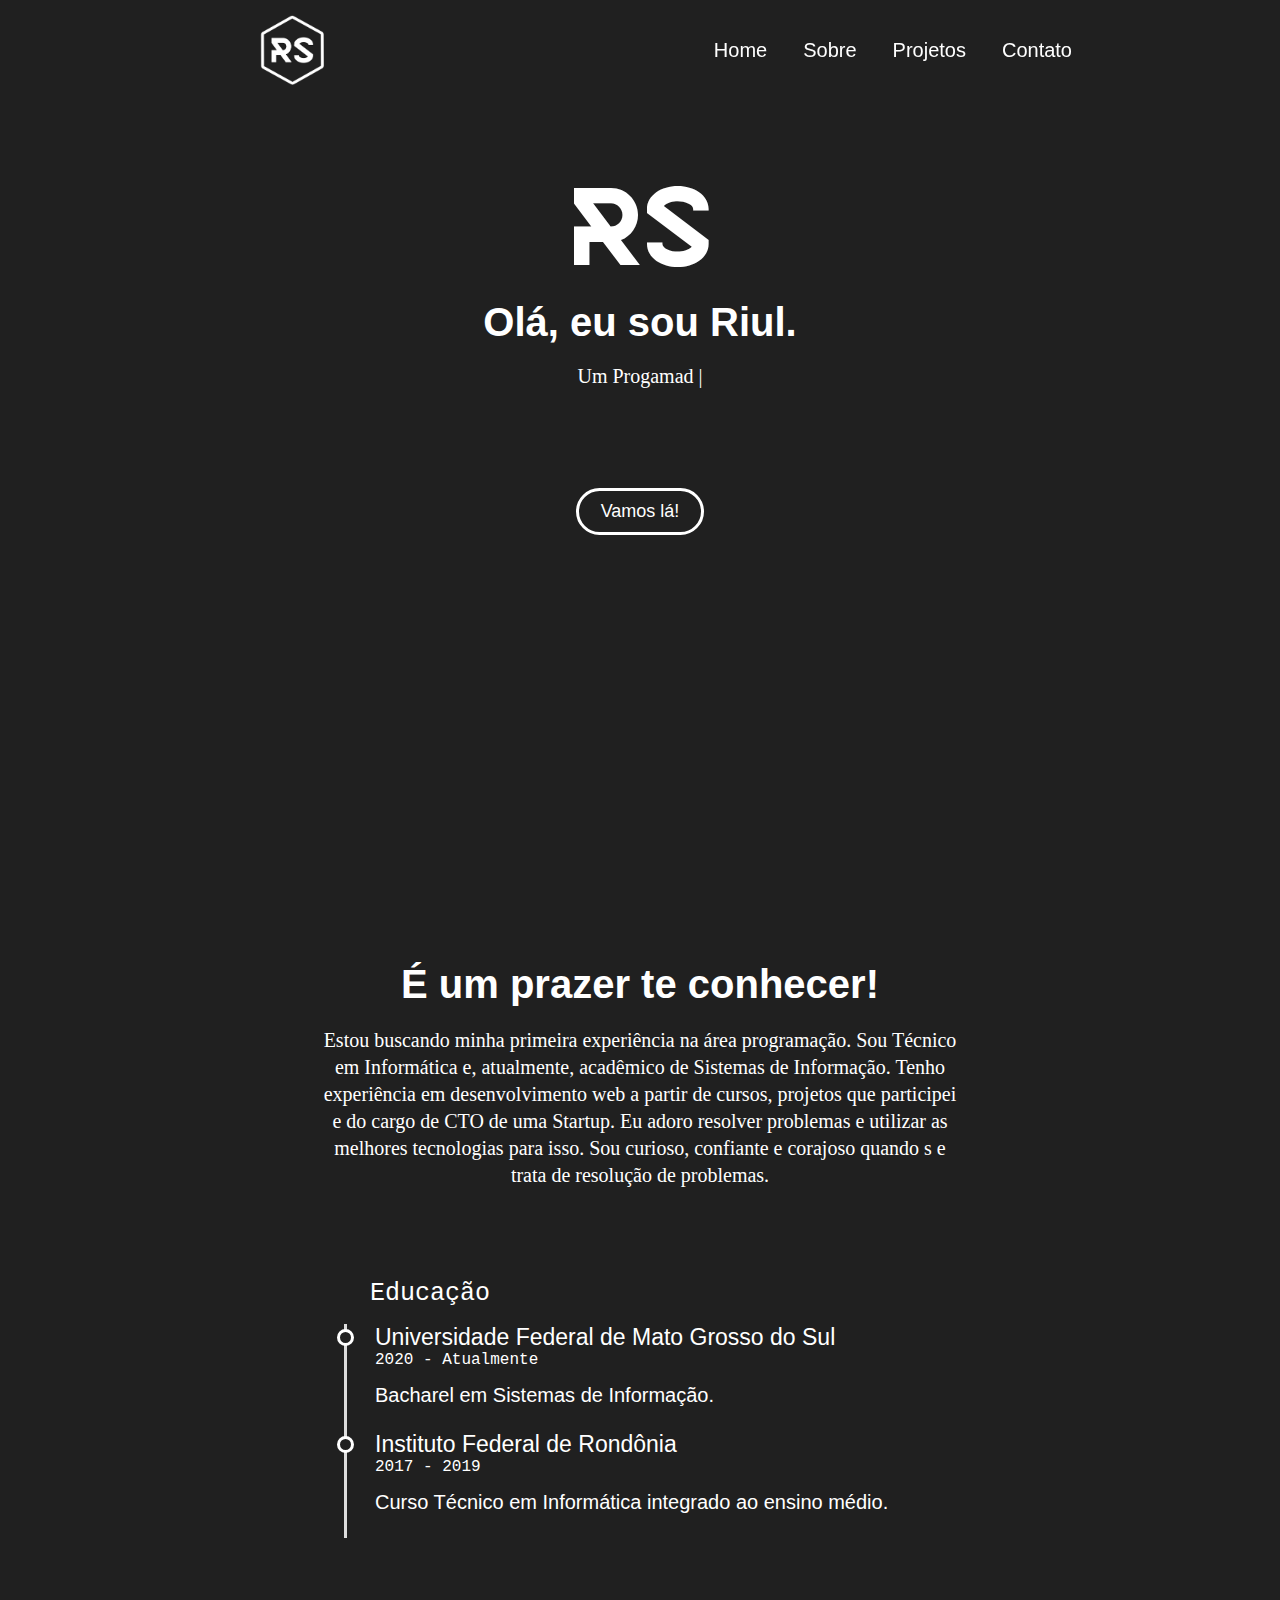
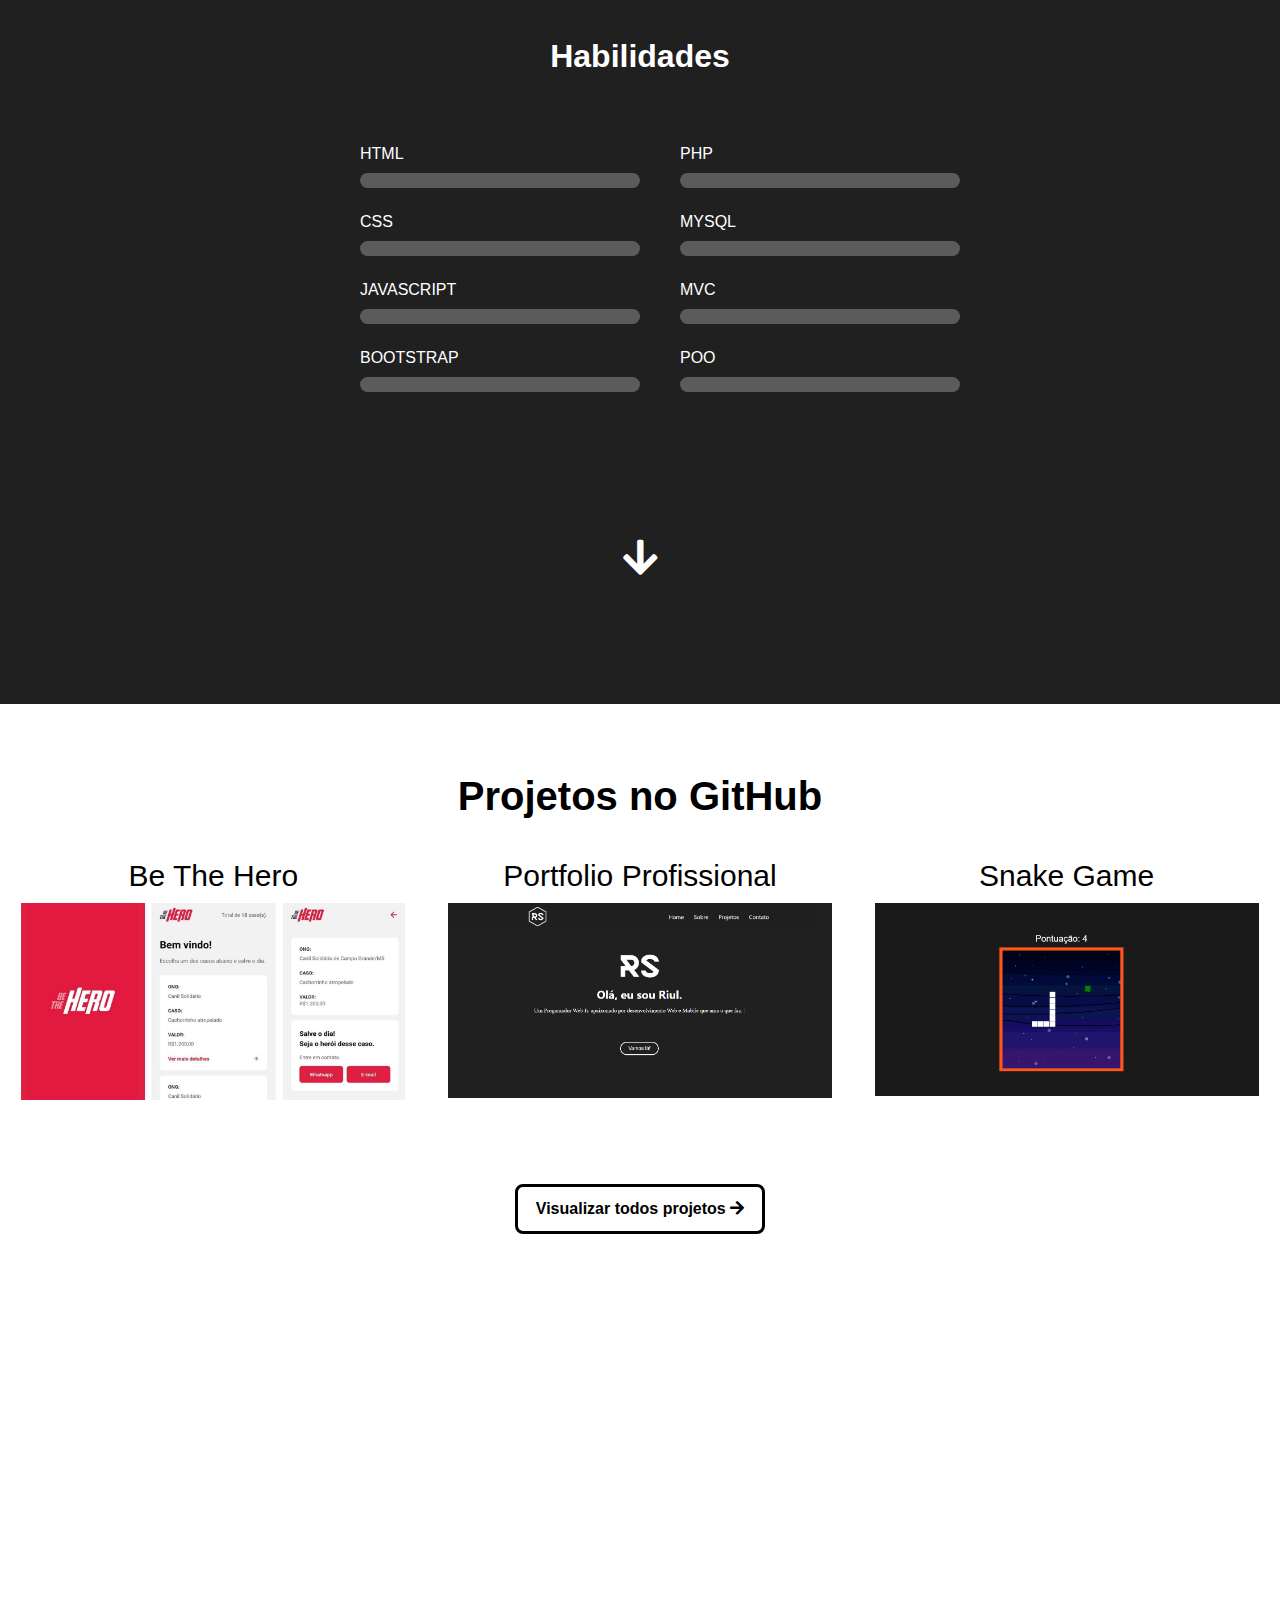
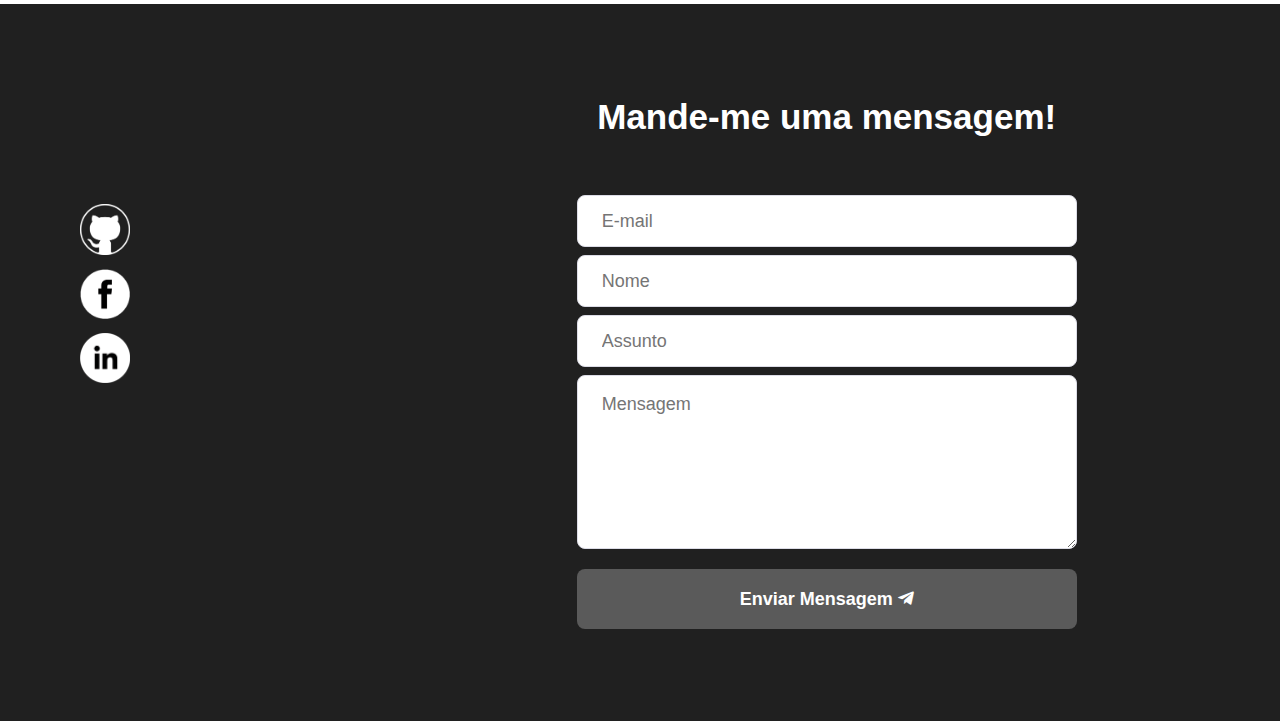
==== commit 8ba611a3: "Finalizando, falta apenas o contact-container agr" ====
--- a/index.html
+++ b/index.html
@@ -34,6 +34,7 @@
         <link href="/fontawesome-free-5.13.0-web/css/solid.css" rel="stylesheet">
 
         <link rel="stylesheet" href="css/style.css" type="text/css">
+        <link rel="stylesheet" href="css/mobile.css">
         <script src="js/script.js"></script>
 
 </head>
@@ -122,7 +123,7 @@
                 </div>
                 
                 <div class="projects-container" id="projects-container">
-                    <h1 class="title">Projetos no GitHub<h1>
+                    <h1 class="title">Projetos no GitHub</h1>
                     <div class="projects-grid">
                         <div class="projects">
                             <p>Be The Hero</p>
--- a/css/mobile.css
+++ b/css/mobile.css
@@ -0,0 +1,136 @@
+ /* 
+    ##Device = Tablets, Ipads (portrait)
+    ##Screen = B/w 768px to 1024px
+  */
+  
+@media (min-width: 768px) and (max-width: 1024px) {
+    
+    .navbar {
+        display: none;
+    }
+
+    .content .introduction-container {
+        height: fit-content;
+    }
+    
+    .content .introduction-container button{
+        display: none;
+    }
+
+    .content .introduction-container .rs{
+        font-size: 150px;
+    }
+
+    .content .introduction-container .title{
+        font-size: 60px;
+    }
+
+    .content .introduction-container .brief-description{
+        font-size: 40px;
+    }
+    .content .skills-container .skills-description-text{
+        width: 90%;
+    }
+    .content .skills-container p{
+        font-size: 60px !important;
+    }
+    .content .skills-container .skills-description-text p{
+        font-family: -apple-system, BlinkMacSystemFont, 'Segoe UI', Roboto, Oxygen, Ubuntu, Cantarell, 'Open Sans', 'Helvetica Neue', sans-serif;
+        font-size: 40px !important;
+        font-weight: normal;
+        line-height: normal;
+        text-align: justify;
+    }
+    .content .skills-container .skills{
+        width: 90%;
+    }
+    .content .skills-container .skills h1{
+        font-size: 60px;
+    }
+    .content .skills-container .timeline-wrapper .node h3{
+        font-size: 40px !important;
+        font-weight: bold;
+    }
+    .content .skills-container .timeline-wrapper .node h6{
+        font-size: 35px !important;
+    }
+    .content .skills-container .timeline-wrapper .node p{
+        font-size: 40px !important;
+    }
+    .content .skills-container  .habilities h1{
+        font-size: 60px;
+    }
+    .content .skills-container  .habilities .skills-bar{
+        width: 90%;
+        flex-direction: column;
+    }
+    .content .skills-container  .habilities .skills-bar .first, .second{
+        width: 100%;
+        margin: 0 !important;
+        padding: 0;
+        padding-inline-start: 0 !important;
+    }
+    .content .skills-container  .habilities .skills-bar ul{
+        padding-inline-start: 0 !important;
+    }
+    .content .skills-container  .habilities .skills-bar li{
+        font-size: 35px;
+    }
+    .content .skills-container i{
+        display: none;
+    }
+    .content .projects-container{
+        height: fit-content;
+    }
+    .content .projects-container .title{
+        font-size: 60px;
+    }
+    .content .projects-container .projects-grid{
+        display: flex;
+        flex-direction: column;
+    }
+    .content .projects-container .projects-grid .projects{
+        max-width: none;
+    }
+    .content .projects-container .projects-grid .projects p{
+        font-size: 50px;
+    }
+    .content .projects-container button{
+        width: 50%;
+        height: 80px;
+        font-size: 30px;
+    }
+}  
+  
+  /* 
+    ##Device = Tablets, Ipads (landscape)
+    ##Screen = B/w 768px to 1024px
+  */
+  
+  @media (min-width: 768px) and (max-width: 1024px) and (orientation: landscape) {
+    
+    
+    
+  }
+  
+  /* 
+    ##Device = Low Resolution Tablets, Mobiles (Landscape)
+    ##Screen = B/w 481px to 767px
+  */
+  
+  @media (min-width: 481px) and (max-width: 767px) {
+    
+  
+    
+  }
+  
+  /* 
+    ##Device = Most of the Smartphones Mobiles (Portrait)
+    ##Screen = B/w 320px to 479px
+  */
+  
+  @media (min-width: 320px) and (max-width: 480px) {
+    
+
+    
+  }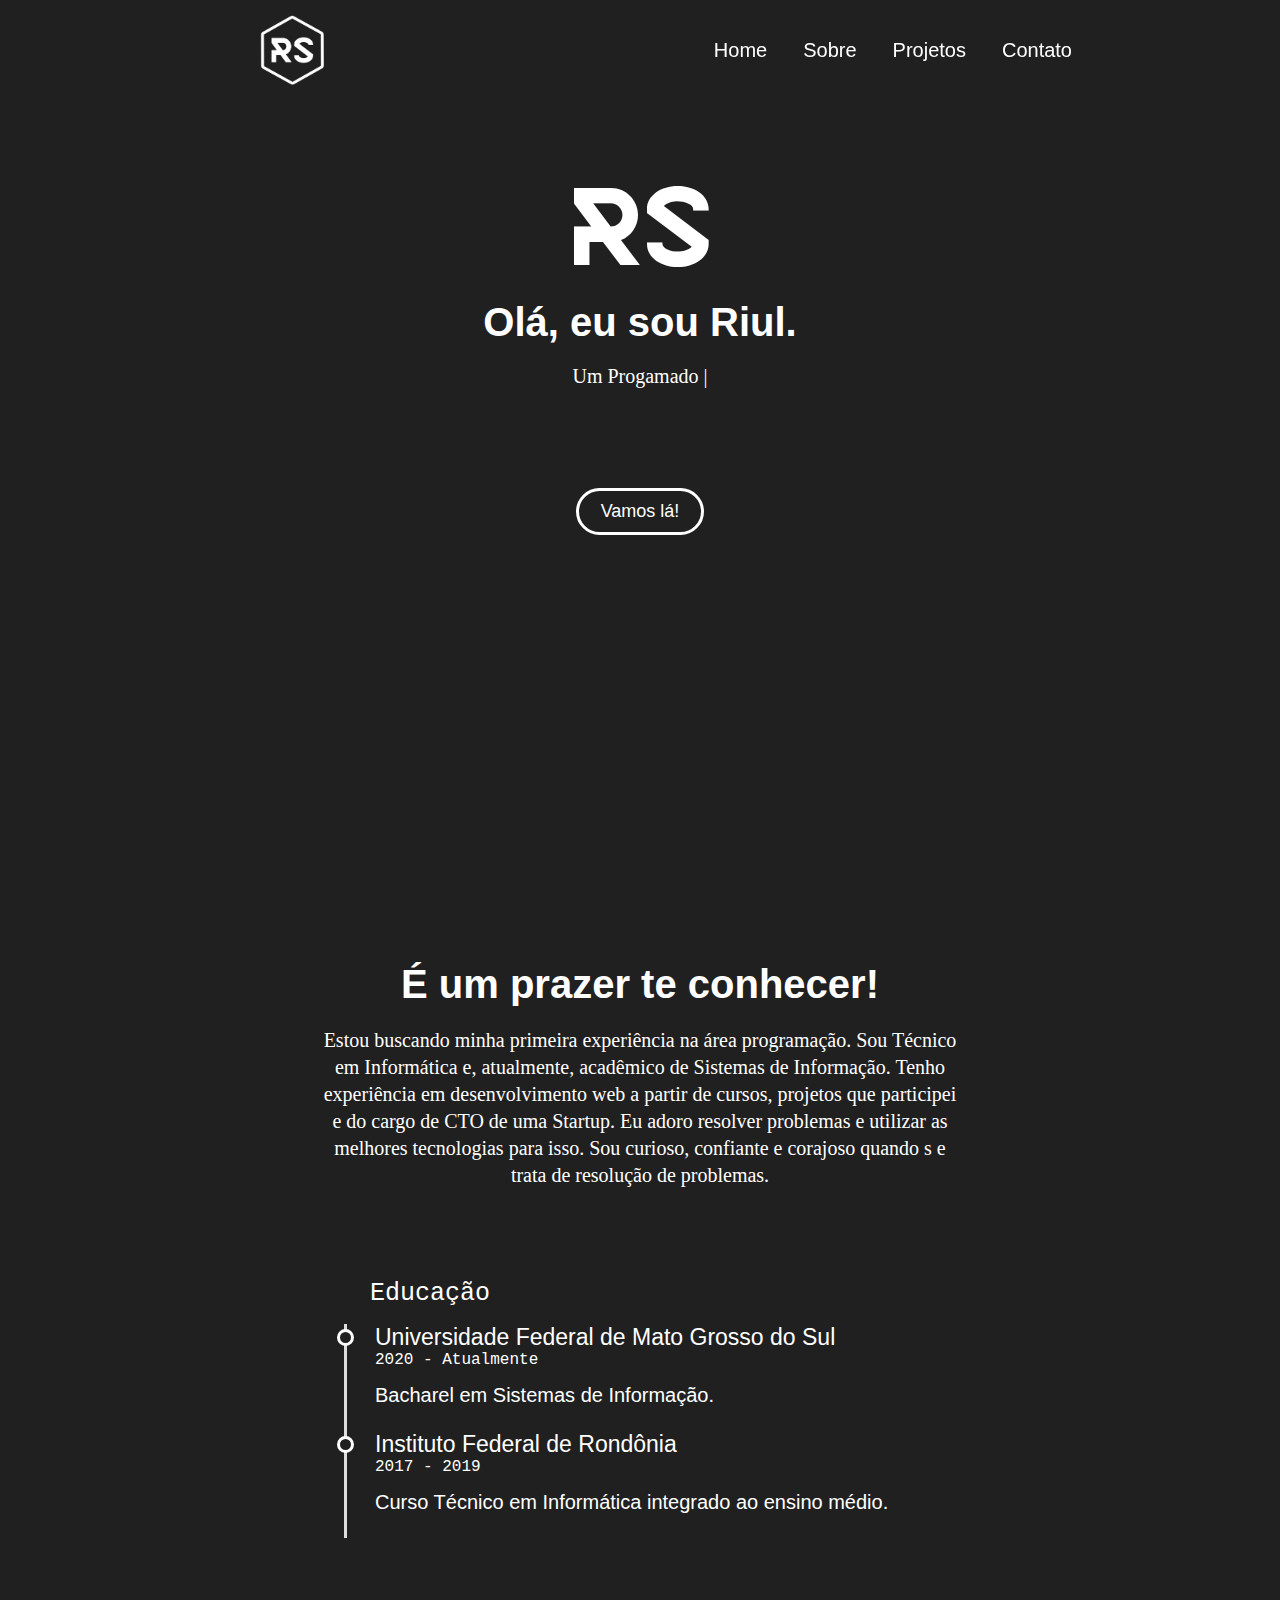
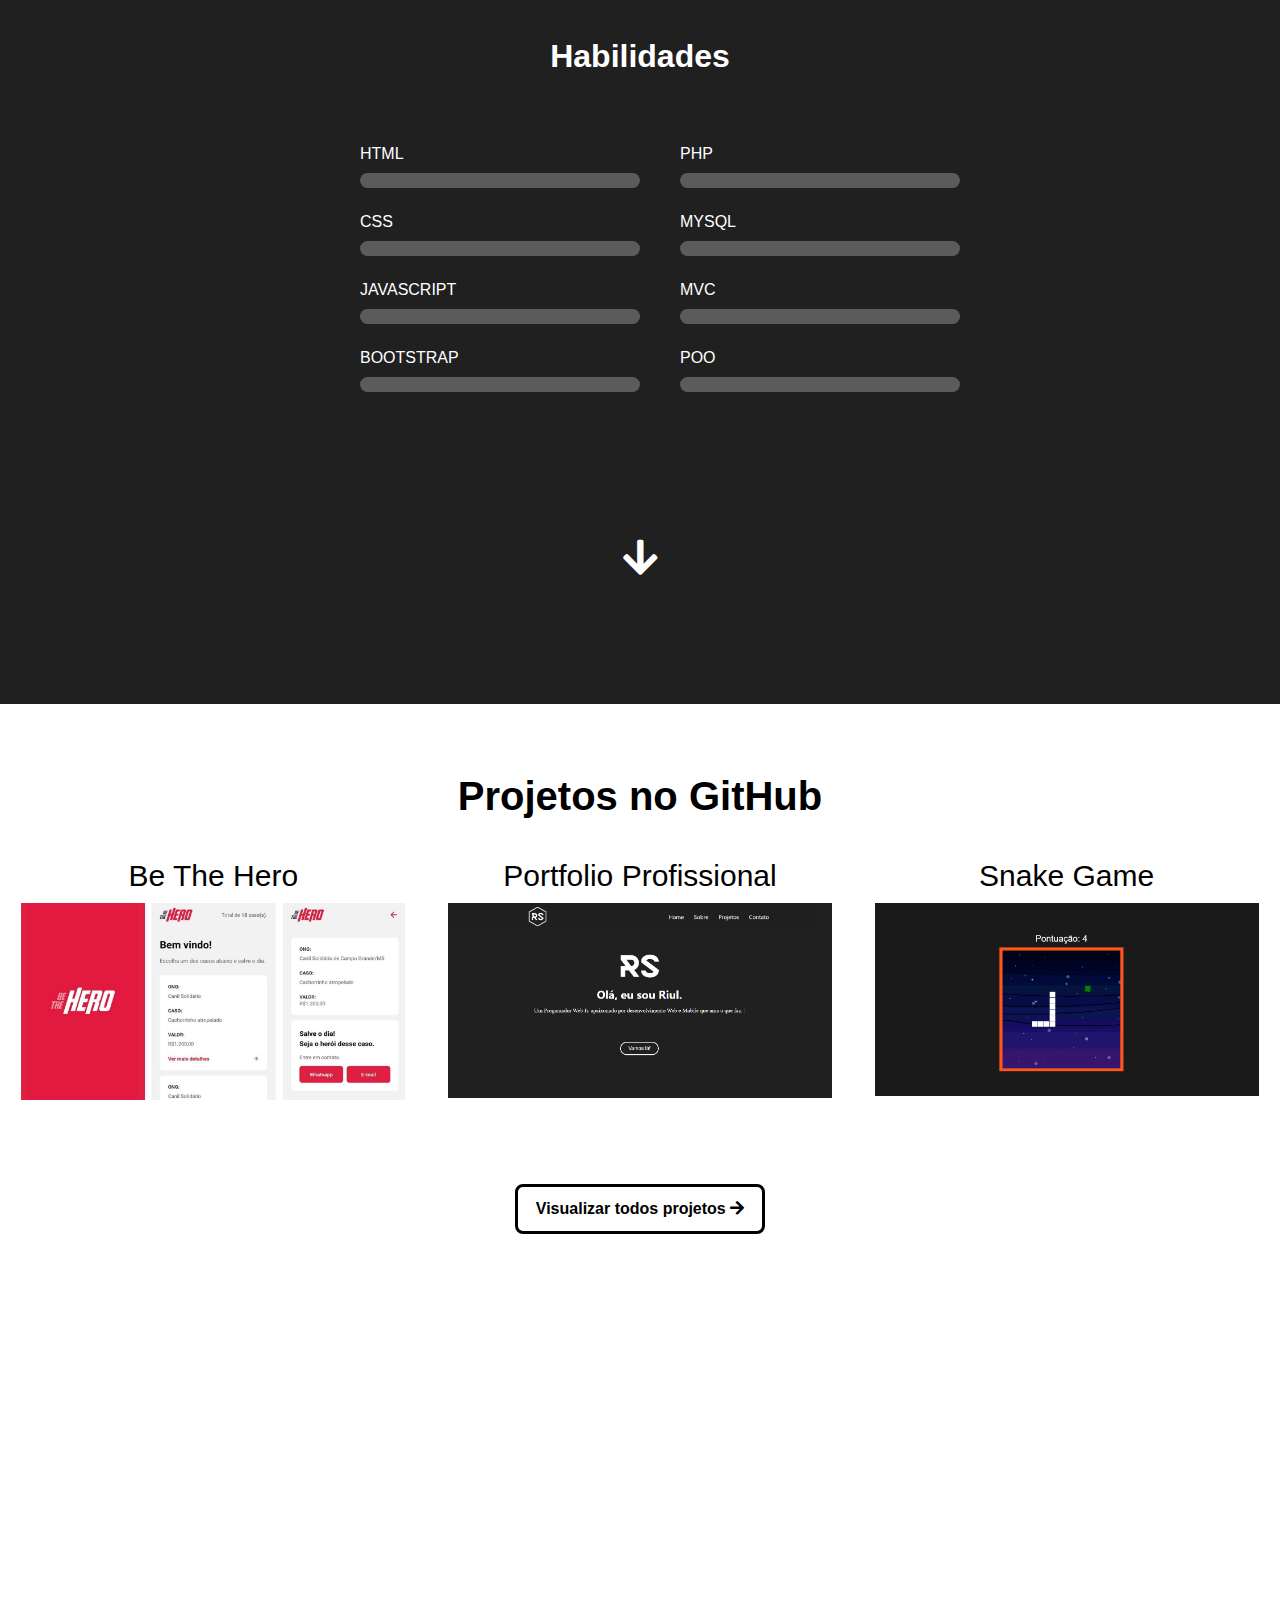
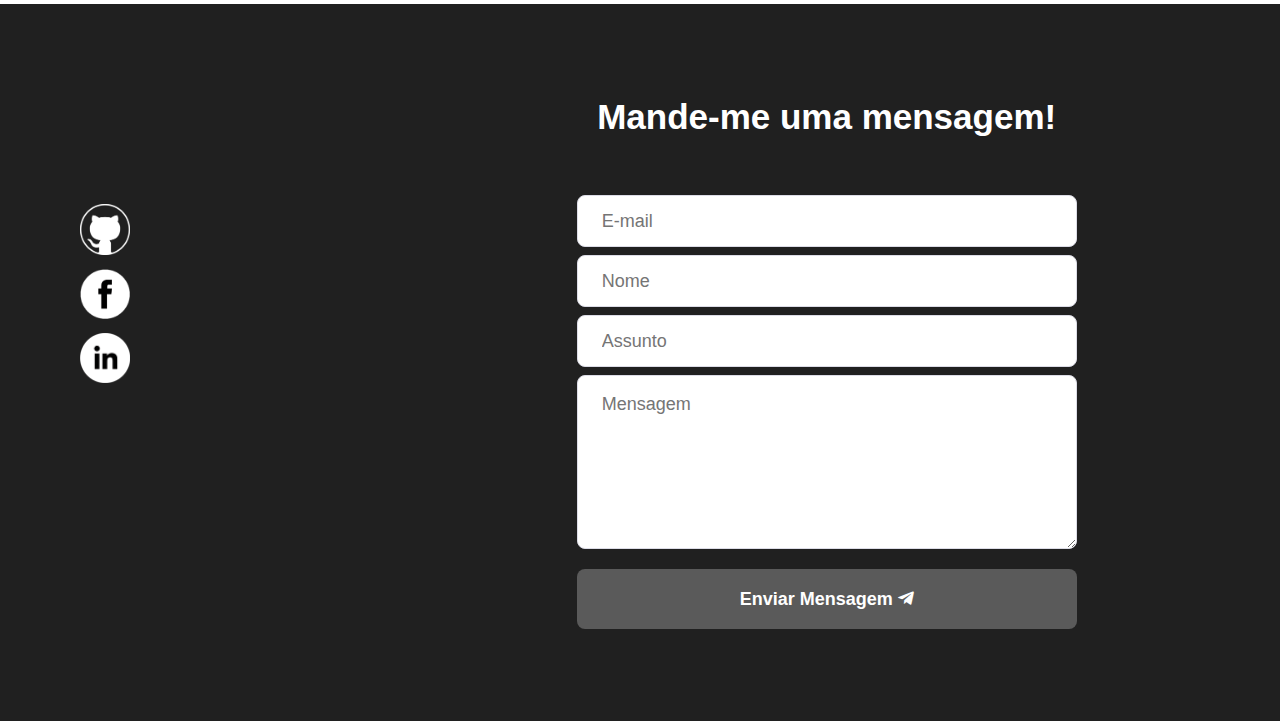
==== commit 86c449d7: "og:image" ====
--- a/index.html
+++ b/index.html
@@ -28,6 +28,9 @@
         <meta name="language" content="Portuguese">
         <meta name="generator" content="N/A">
         <meta http-equiv="Content-Type" content="text/html; charset=utf-8">
+        <meta property="og:site_name" content="Riul Sudário de Souza | Desenvolvedor Web Jr.">
+        <meta property="og:image" itemprop="image" content="http://riul.tech/img/thumb.jpg">
+        <meta property="og:type" content="website">
 
         <link href="/fontawesome-free-5.13.0-web/css/fontawesome.css" rel="stylesheet">
         <link href="/fontawesome-free-5.13.0-web/css/brands.css" rel="stylesheet">
@@ -220,4 +223,4 @@
     }</script>
 </body>
 
-</html>+</html>
--- a/css/mobile.css
+++ b/css/mobile.css
@@ -1,8 +1,3 @@
- /* 
-    ##Device = Tablets, Ipads (portrait)
-    ##Screen = B/w 768px to 1024px
-  */
-  
 @media (min-width: 768px) and (max-width: 1024px) {
     
     .navbar {
@@ -100,6 +95,45 @@
         height: 80px;
         font-size: 30px;
     }
+    .content .contact-container{
+        max-width: none;
+    }
+    .content .contact-container .contact-informations .social{
+        margin-top: 200px;
+    }
+    .content .contact-container .contact-informations .social a{
+        text-align: center;
+    }
+    .content .contact-container .contact-informations .social img{
+        width: 80px;
+    }
+    .content .contact-container .form form{
+        width: 100%;
+    }
+    
+    .content .contact-container .form form .title{
+        font-size: 50px;
+    }
+    .content .contact-container .form form input, 
+    .content .contact-container .form form textarea{
+        margin-top: 10px;
+    }
+    .content .contact-container .form input, button, textarea{
+        font: 400 30px Roboto, sans-serif;
+    }
+    
+    .content .contact-container .form form input{
+        width: 100%;
+        height: 80px;
+        max-width: 450px;
+    }
+    .content .contact-container .form form textarea{
+        max-width: none;
+    }
+    .content .contact-container .form .button{
+        height: 100px;
+        font-size: 30px;
+    }
 }  
   
   /* 
